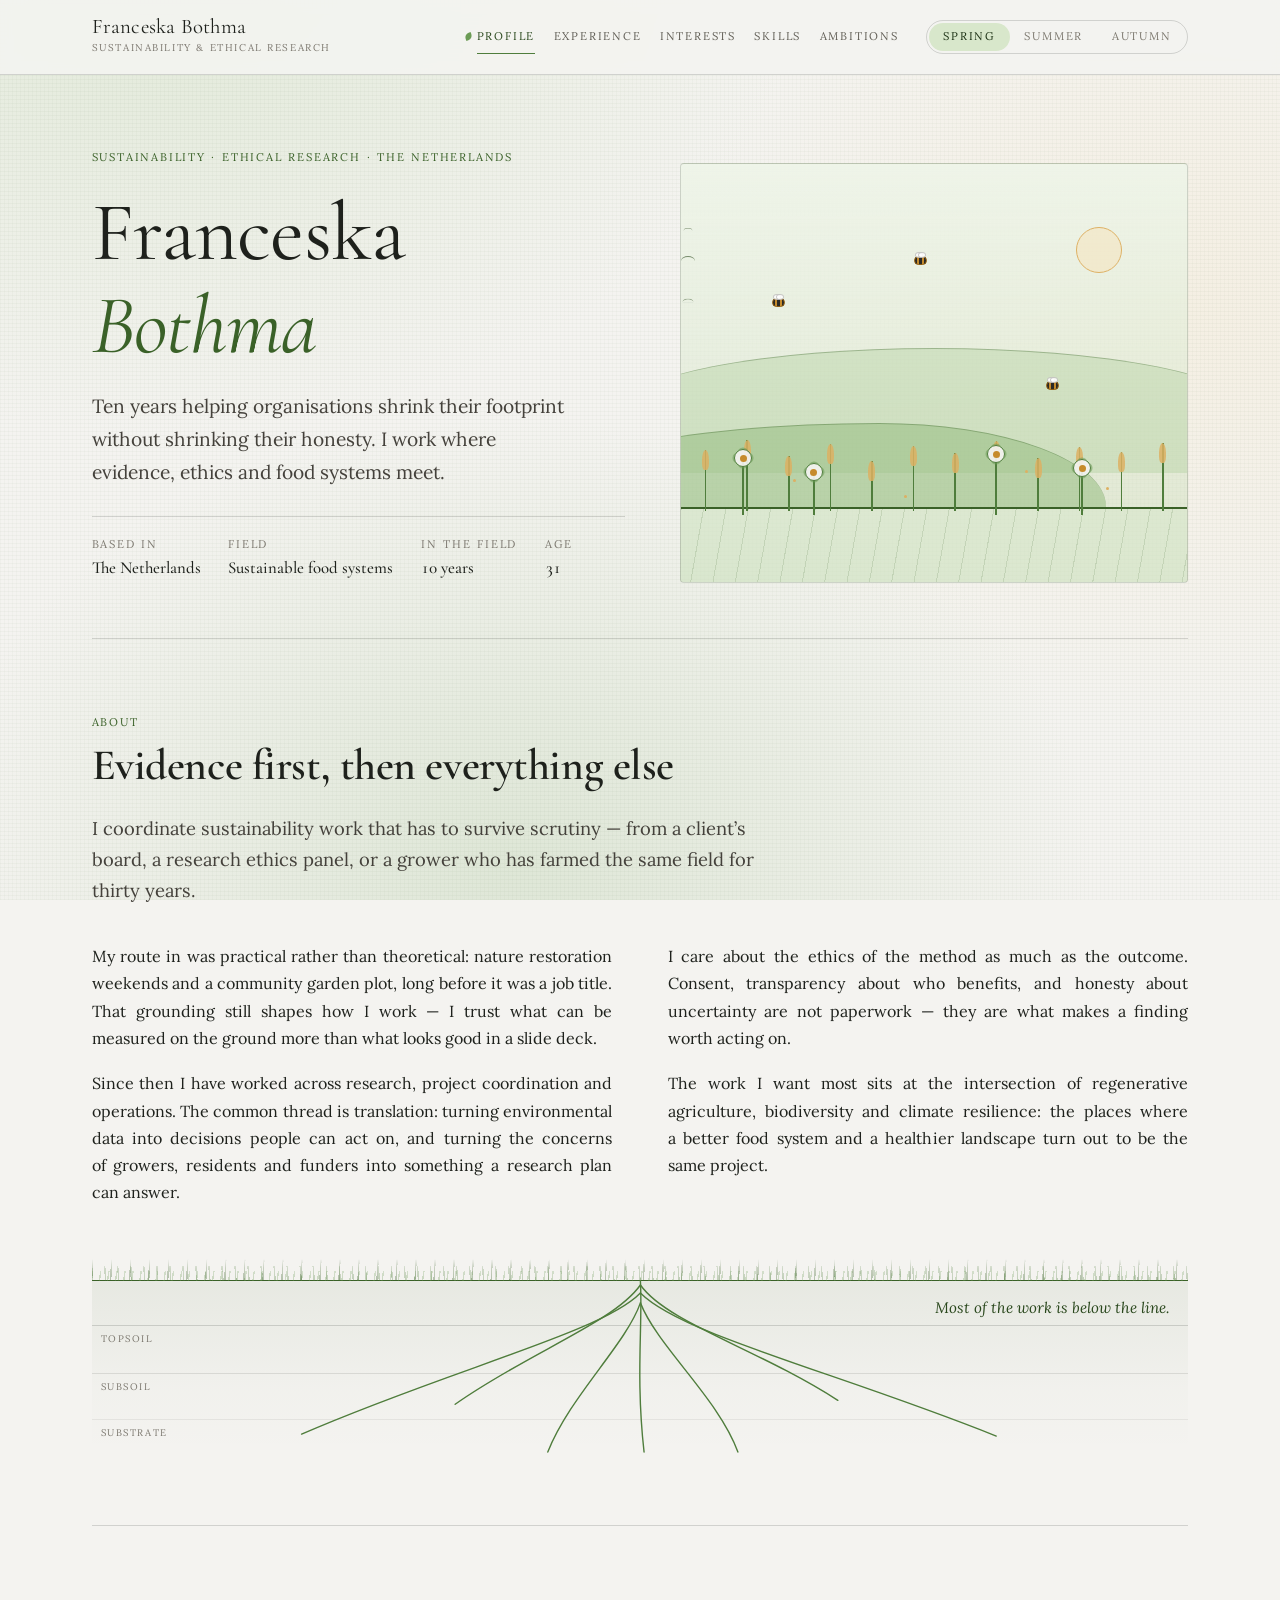
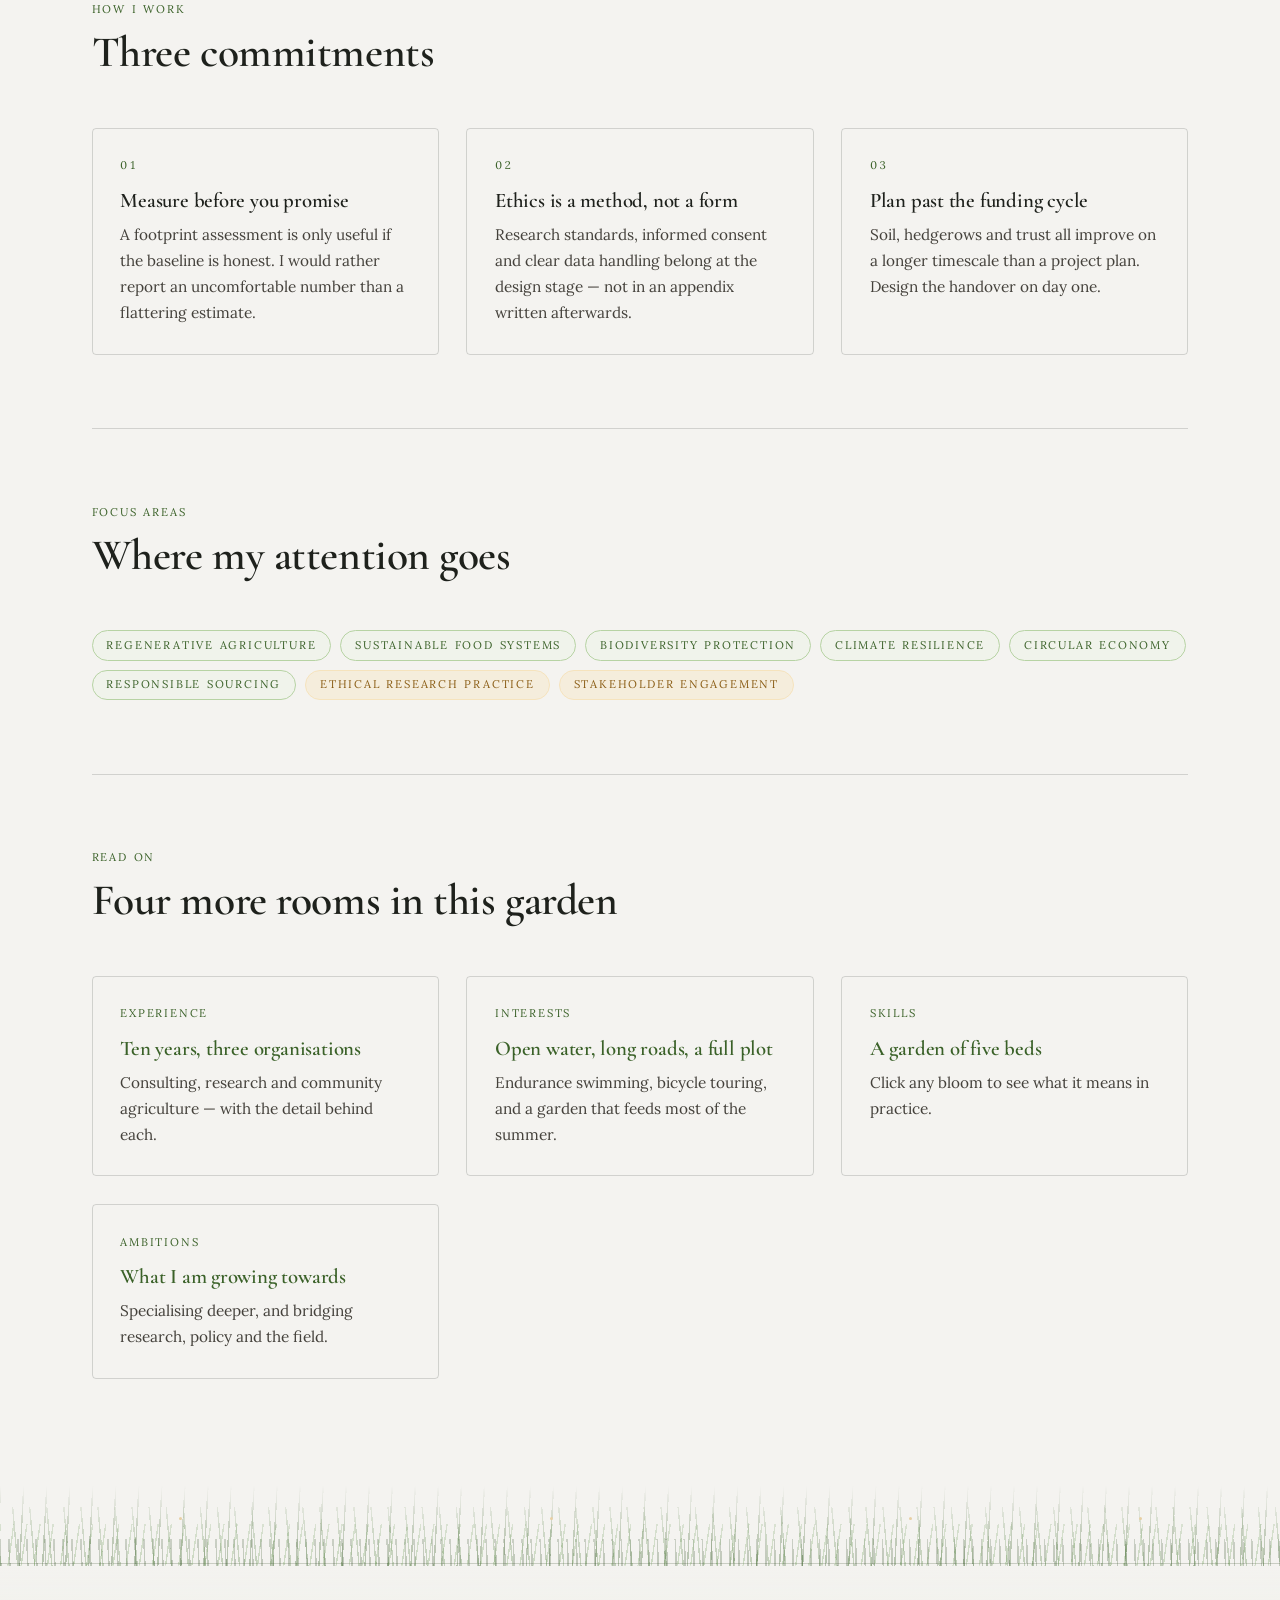
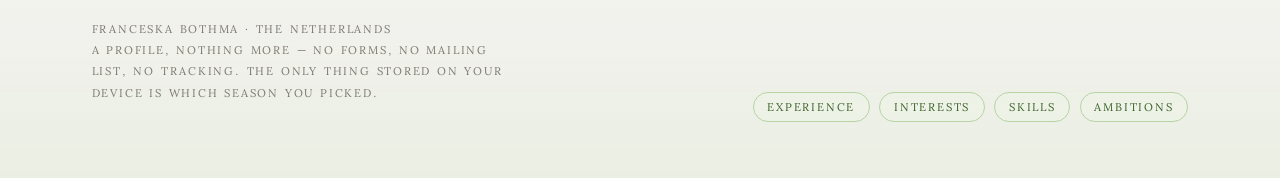
==== site/index.html @ 9e8c18b2 "Init commit" ====
<!DOCTYPE html>
<html lang="en">
<head>
  <meta charset="utf-8">
  <meta name="viewport" content="width=device-width, initial-scale=1">
  <title>Profile — Franceska Bothma</title>
  <meta name="description" content="Franceska Bothma — sustainability, environmental conservation and ethical research in the Netherlands.">
  <meta name="color-scheme" content="light">
  <link rel="preconnect" href="https://fonts.googleapis.com">
  <link rel="preconnect" href="https://fonts.gstatic.com" crossorigin>
  <link rel="stylesheet" href="https://fonts.googleapis.com/css2?family=Cormorant+Garamond:ital,wght@0,300;0,400;0,500;0,600;1,400&family=Lora:ital,wght@0,400;0,500;1,400&display=swap">
  <link rel="stylesheet" href="css/main.css">
</head>
<body data-season="spring">
  <a class="skip-link" href="#main">Skip to content</a>

  <header class="site-header">
    <div class="site-header__inner">
      <a class="brand" href="index.html">
        <span class="brand__name">Franceska Bothma</span>
        <span class="brand__role">Sustainability &amp; ethical research</span>
      </a>

      <button class="nav-toggle" type="button" aria-expanded="false" aria-controls="nav" aria-label="Open menu">
        <span></span><span></span><span></span>
      </button>

      <nav class="nav" id="nav" aria-label="Profile sections">
        <a class="nav__link is-current" href="index.html" aria-current="page">Profile</a>
        <a class="nav__link" href="experience.html">Experience</a>
        <a class="nav__link" href="interests.html">Interests</a>
        <a class="nav__link" href="skills.html">Skills</a>
        <a class="nav__link" href="ambitions.html">Ambitions</a>
      </nav>

      <div class="seasons" role="group" aria-label="Change the season">
        <button class="seasons__opt" type="button" data-season="spring" aria-pressed="true">Spring</button>
        <button class="seasons__opt" type="button" data-season="summer" aria-pressed="false">Summer</button>
        <button class="seasons__opt" type="button" data-season="autumn" aria-pressed="false">Autumn</button>
      </div>
    </div>
    <span class="growline" aria-hidden="true"></span>
  </header>

  <main class="page" id="main">
    <section class="hero">
      <div class="hero__text">
        <span class="hero__eyebrow">Sustainability · Ethical research · The Netherlands</span>
        <h1 class="hero__title">Franceska<br><em>Bothma</em></h1>
        <p class="hero__lede">
          Ten years helping organisations shrink their footprint without shrinking
          their honesty. I work where evidence, ethics and food systems meet.
        </p>
        <div class="hero__facts">
          <span class="hero__fact">Based in<strong>The Netherlands</strong></span>
          <span class="hero__fact">Field<strong>Sustainable food systems</strong></span>
          <span class="hero__fact">In the field<strong>10 years</strong></span>
          <span class="hero__fact">Age<strong>31</strong></span>
        </div>
      </div>

      <div class="hero__scene" data-reveal>
        <span class="sun" aria-hidden="true"></span>
        <span class="bird" aria-hidden="true"></span><span class="bird" aria-hidden="true"></span><span class="bird" aria-hidden="true"></span>
        <span class="hill hill--far" aria-hidden="true"></span>
        <span class="hill hill--near" aria-hidden="true"></span>
        <span class="ground" aria-hidden="true"></span>
        <span class="furrows" aria-hidden="true"></span>
        <div class="crops" aria-hidden="true"><span class="crop"></span><span class="crop"></span><span class="crop"></span><span class="crop"></span><span class="crop"></span><span class="crop"></span><span class="crop"></span><span class="crop"></span><span class="crop"></span><span class="crop"></span><span class="crop"></span><span class="crop"></span></div>
        <span class="flower flower--1" aria-hidden="true"></span>
        <span class="flower flower--2" aria-hidden="true"></span>
        <span class="flower flower--3" aria-hidden="true"></span>
        <span class="flower flower--4" aria-hidden="true"></span>
        <div class="petals" aria-hidden="true"><span class="pollen"></span><span class="pollen"></span><span class="pollen"></span><span class="pollen"></span></div>
        <span class="bee bee--a" aria-hidden="true"><span class="bee__body"></span><span class="bee__wing bee__wing--l"></span><span class="bee__wing bee__wing--r"></span></span><span class="bee bee--b" aria-hidden="true"><span class="bee__body"></span><span class="bee__wing bee__wing--l"></span><span class="bee__wing bee__wing--r"></span></span><span class="bee bee--c" aria-hidden="true"><span class="bee__body"></span><span class="bee__wing bee__wing--l"></span><span class="bee__wing bee__wing--r"></span></span>
        <div class="petals" aria-hidden="true"><span class="petal"></span><span class="petal"></span><span class="petal"></span><span class="petal"></span><span class="petal"></span><span class="petal"></span><span class="petal"></span></div>
      </div>
    </section>

    <section class="section" data-reveal>
      <div class="section__head reveal">
        <span class="section__kicker">About</span>
        <h2>Evidence first, then everything else</h2>
        <p class="section__lede">
          I coordinate sustainability work that has to survive scrutiny — from a
          client&rsquo;s board, a research ethics panel, or a grower who has farmed the
          same field for thirty years.
        </p>
      </div>

      <div class="columns">
        <div class="prose reveal">
          <p>
            My route in was practical rather than theoretical: nature restoration
            weekends and a community garden plot, long before it was a job title.
            That grounding still shapes how I work — I trust what can be measured
            on the ground more than what looks good in a slide deck.
          </p>
          <p>
            Since then I have worked across research, project coordination and
            operations. The common thread is translation: turning environmental
            data into decisions people can act on, and turning the concerns of
            growers, residents and funders into something a research plan can
            answer.
          </p>
        </div>
        <div class="prose reveal">
          <p>
            I care about the ethics of the method as much as the outcome. Consent,
            transparency about who benefits, and honesty about uncertainty are not
            paperwork — they are what makes a finding worth acting on.
          </p>
          <p>
            The work I want most sits at the intersection of regenerative
            agriculture, biodiversity and climate resilience: the places where a
            better food system and a healthier landscape turn out to be the same
            project.
          </p>
        </div>
      </div>

      <figure class="rootplate" data-reveal>
        <span class="rootplate__grass" aria-hidden="true"></span>
        <span class="rootplate__horizon rootplate__horizon--1" aria-hidden="true"></span>
        <span class="rootplate__horizon rootplate__horizon--2" aria-hidden="true"></span>
        <span class="rootplate__horizon rootplate__horizon--3" aria-hidden="true"></span>
        <span class="rootplate__depth rootplate__depth--1" aria-hidden="true">Topsoil</span>
        <span class="rootplate__depth rootplate__depth--2" aria-hidden="true">Subsoil</span>
        <span class="rootplate__depth rootplate__depth--3" aria-hidden="true">Substrate</span>
        <svg class="rootplate__roots" viewBox="0 0 900 172" preserveAspectRatio="none" aria-hidden="true" focusable="false">
          <path vector-effect="non-scaling-stroke" d="M450 0 C 452 44, 446 96, 453 172" />
          <path vector-effect="non-scaling-stroke" d="M450 4 C 428 42, 358 72, 298 124" />
          <path vector-effect="non-scaling-stroke" d="M450 4 C 472 42, 546 68, 612 120" />
          <path vector-effect="non-scaling-stroke" d="M450 12 C 418 52, 296 88, 172 154" />
          <path vector-effect="non-scaling-stroke" d="M450 12 C 484 54, 612 92, 742 156" />
          <path vector-effect="non-scaling-stroke" d="M450 22 C 438 64, 392 116, 374 172" />
          <path vector-effect="non-scaling-stroke" d="M450 22 C 464 66, 514 118, 530 172" />
        </svg>
        <figcaption class="rootplate__caption">Most of the work is below the line.</figcaption>
      </figure>
    </section>

    <section class="section" data-reveal>
      <div class="section__head reveal">
        <span class="section__kicker">How I work</span>
        <h2>Three commitments</h2>
      </div>

      <div class="cards">
        <article class="card reveal">
          <span class="card__kicker">01</span>
          <h3 class="card__title">Measure before you promise</h3>
          <p class="card__body">
            A footprint assessment is only useful if the baseline is honest. I would
            rather report an uncomfortable number than a flattering estimate.
          </p>
        </article>
        <article class="card reveal">
          <span class="card__kicker">02</span>
          <h3 class="card__title">Ethics is a method, not a form</h3>
          <p class="card__body">
            Research standards, informed consent and clear data handling belong at
            the design stage — not in an appendix written afterwards.
          </p>
        </article>
        <article class="card reveal">
          <span class="card__kicker">03</span>
          <h3 class="card__title">Plan past the funding cycle</h3>
          <p class="card__body">
            Soil, hedgerows and trust all improve on a longer timescale than a
            project plan. Design the handover on day one.
          </p>
        </article>
      </div>
    </section>

    <section class="section" data-reveal>
      <div class="section__head reveal">
        <span class="section__kicker">Focus areas</span>
        <h2>Where my attention goes</h2>
      </div>
      <div class="tags reveal">
        <span class="tag">Regenerative agriculture</span>
        <span class="tag">Sustainable food systems</span>
        <span class="tag">Biodiversity protection</span>
        <span class="tag">Climate resilience</span>
        <span class="tag">Circular economy</span>
        <span class="tag">Responsible sourcing</span>
        <span class="tag tag--honey">Ethical research practice</span>
        <span class="tag tag--honey">Stakeholder engagement</span>
      </div>
    </section>

    <section class="section" data-reveal>
      <div class="section__head reveal">
        <span class="section__kicker">Read on</span>
        <h2>Four more rooms in this garden</h2>
      </div>
      <div class="cards">
        <a class="card reveal" href="experience.html">
          <span class="card__kicker">Experience</span>
          <h3 class="card__title">Ten years, three organisations</h3>
          <p class="card__body">Consulting, research and community agriculture — with the detail behind each.</p>
        </a>
        <a class="card reveal" href="interests.html">
          <span class="card__kicker">Interests</span>
          <h3 class="card__title">Open water, long roads, a full plot</h3>
          <p class="card__body">Endurance swimming, bicycle touring, and a garden that feeds most of the summer.</p>
        </a>
        <a class="card reveal" href="skills.html">
          <span class="card__kicker">Skills</span>
          <h3 class="card__title">A garden of five beds</h3>
          <p class="card__body">Click any bloom to see what it means in practice.</p>
        </a>
        <a class="card reveal" href="ambitions.html">
          <span class="card__kicker">Ambitions</span>
          <h3 class="card__title">What I am growing towards</h3>
          <p class="card__body">Specialising deeper, and bridging research, policy and the field.</p>
        </a>
      </div>
    </section>

  </main>

  <footer class="site-footer">
    <div class="meadow" aria-hidden="true">
      <span class="meadow__seed"></span><span class="meadow__seed"></span><span class="meadow__seed"></span><span class="meadow__seed"></span>
    </div>
    <div class="site-footer__inner">
      <p class="site-footer__note">
        Franceska Bothma · The Netherlands<br>
        A profile, nothing more — no forms, no mailing list, no tracking.
        The only thing stored on your device is which season you picked.
      </p>
      <nav class="tags" aria-label="Profile sections">
        <a class="tag" href="experience.html">Experience</a>
        <a class="tag" href="interests.html">Interests</a>
        <a class="tag" href="skills.html">Skills</a>
        <a class="tag" href="ambitions.html">Ambitions</a>
      </nav>
    </div>
  </footer>

  <script src="js/main.js" defer></script>
</body>
</html>
---- site/css/main.css ----
/* Franceska Bothma — online profile
   Compiled from scss/main.scss  (sass scss/main.scss css/main.css --style=expanded)
   Edit the SCSS, not this file. */

/* ===== tokens ===== */

/* ===== mixins ===== */

/* ===== base ===== */

*, *::before, *::after { box-sizing: border-box; }

html {
  scroll-behavior: smooth;
  -webkit-text-size-adjust: 100%;
  text-size-adjust: 100%;
}

body {
  margin: 0;
  background-color: #f4f3f0;
  background-image:
    repeating-linear-gradient(0deg, rgba(58, 97, 40, 0.035) 0 1px, transparent 1px 4px),
    repeating-linear-gradient(90deg, rgba(58, 97, 40, 0.028) 0 1px, transparent 1px 4px),
    radial-gradient(58rem 42rem at 12% -4%, rgba(183, 211, 164, 0.32), transparent 70%),
    radial-gradient(46rem 38rem at 92% 34%, rgba(246, 227, 189, 0.26), transparent 70%),
    radial-gradient(52rem 40rem at 40% 96%, rgba(144, 185, 123, 0.22), transparent 70%);
  background-attachment: fixed;
  color: #1e211c;
  font-family: "Lora", Georgia, serif;
  font-size: 1rem;
  line-height: 1.7;
  -webkit-font-smoothing: antialiased;
  overflow-x: hidden;
}

h1, h2, h3, h4 {
  font-family: "Cormorant Garamond", Georgia, serif;
  font-weight: 600;
  line-height: 1.12;
  margin: 0 0 13.8px;
  letter-spacing: -0.01em;
  text-wrap: balance;
}

h1 { font-size: clamp(2.8rem, 7vw, 5.2rem); font-weight: 400; }
h2 { font-size: clamp(1.9rem, 3.4vw, 2.9rem); }
h3 { font-size: 1.35rem; }
h4 { font-size: 1.05rem; }

p { margin: 0 0 18.4px; }

a {
  color: #3a6128;
  text-decoration: none;
  border-bottom: 1px solid rgba(79, 125, 60, 0.4);
  transition: color 180ms cubic-bezier(0.33, 0.1, 0.25, 1), border-color 180ms cubic-bezier(0.33, 0.1, 0.25, 1);
}

a:hover {
  color: #2a481d;
  border-bottom-color: #4f7d3c;
}

a:focus-visible {
  outline: 2px solid #4f7d3c;
  outline-offset: 2px;
}

button {
  font: inherit;
  color: inherit;
  background: none;
  border: 0;
  cursor: pointer;
}

button:focus-visible {
  outline: 2px solid #4f7d3c;
  outline-offset: 2px;
}

ul { margin: 0; padding: 0; list-style: none; }

::selection {
  background: #d8e7cb;
  color: #1b3013;
}

.visually-hidden {
  position: absolute;
  width: 1px;
  height: 1px;
  overflow: hidden;
  clip-path: inset(50%);
  white-space: nowrap;
}

.skip-link {
  position: absolute;
  left: 18.4px;
  top: -4rem;
  z-index: 60;
  background: #f4f3f0;
  border: 1px solid #4f7d3c;
  border-radius: 4px;
  padding: 9.2px 18.4px;
  transition: top 200ms cubic-bezier(0.33, 0.1, 0.25, 1);
}

.skip-link:focus-visible { top: 13.8px; }

/* ===== layout ===== */

.site-header {
  position: sticky;
  top: 0;
  z-index: 40;
  background: rgba(244, 243, 240, 0.92);
  backdrop-filter: blur(6px);
  border-bottom: 1px solid rgba(30, 33, 28, 0.16);
}

.site-header__inner {
  width: 100%;
  max-width: 72rem;
  margin-inline: auto;
  padding-inline: 27.6px;
  display: flex;
  flex-wrap: wrap;
  align-items: center;
  gap: 13.8px 27.6px;
  min-height: 4.6rem;
  padding-block: 9.2px;
}

.brand {
  display: flex;
  flex-direction: column;
  gap: 2px;
  margin-right: auto;
  border: 0;
  color: inherit;
}

.brand:hover { color: #2a481d; }

.brand__name {
  font-family: "Cormorant Garamond", Georgia, serif;
  font-size: 1.3rem;
  line-height: 1;
  letter-spacing: 0.01em;
}

.brand__role {
  font-family: "Lora", Georgia, serif;
  font-size: 0.7rem;
  letter-spacing: 0.16em;
  text-transform: uppercase;
  font-feature-settings: "tnum";
  color: #3a6128;
  font-size: 0.62rem;
  color: #7c786f;
}

.nav {
  display: flex;
  align-items: center;
  gap: 18.4px;
}

.nav__link {
  font-family: "Lora", Georgia, serif;
  font-size: 0.7rem;
  letter-spacing: 0.16em;
  text-transform: uppercase;
  font-feature-settings: "tnum";
  color: #3a6128;
  position: relative;
  border: 0;
  padding-block: 9.2px;
  color: #605d55;
}

.nav__link::after {
  content: "";
  position: absolute;
  left: 0;
  right: 0;
  bottom: 2px;
  height: 1px;
  background: #4f7d3c;
  transform: scaleX(0);
  transform-origin: left;
  transition: transform 280ms cubic-bezier(0.33, 0.1, 0.25, 1);
}

.nav__link:hover { color: #2a481d; }
.nav__link:hover::after { transform: scaleX(1); }

.nav__link.is-current { color: #2a481d; }
.nav__link.is-current::after { transform: scaleX(1); }

.nav__link.is-current::before {
  content: "";
  position: absolute;
  left: -12px;
  top: 50%;
  width: 7px;
  height: 7px;
  margin-top: -4px;
  background: #6b9b55;
  border-radius: 70% 0 70% 0;
  transform: rotate(-20deg);
  animation: leaf-unfurl 700ms cubic-bezier(0.22, 1.4, 0.36, 1) both;
}

.nav-toggle {
  display: none;
  width: 2.6rem;
  height: 2.6rem;
  border: 1px solid rgba(30, 33, 28, 0.16);
  border-radius: 4px;
  align-items: center;
  justify-content: center;
  gap: 4px;
  flex-direction: column;
}

.nav-toggle span {
  display: block;
  width: 16px;
  height: 1px;
  background: #1e211c;
  transition: transform 240ms cubic-bezier(0.33, 0.1, 0.25, 1), opacity 240ms cubic-bezier(0.33, 0.1, 0.25, 1);
}

.growline {
  position: absolute;
  left: 0;
  bottom: -1px;
  height: 2px;
  width: 100%;
  transform: scaleX(var(--progress, 0));
  transform-origin: left;
  background: linear-gradient(90deg, #90b97b, #4f7d3c, #ddb063);
}

.page {
  width: 100%;
  max-width: 72rem;
  margin-inline: auto;
  padding-inline: 27.6px;
  padding-bottom: 110.4px;
}

.section {
  padding-block: 73.6px;
  border-top: 1px solid rgba(30, 33, 28, 0.16);
}

.section:first-of-type { border-top: 0; }

.section__head {
  display: flex;
  flex-direction: column;
  gap: 9.2px;
  margin-bottom: 36.8px;
}

.section__kicker { font-family: "Lora", Georgia, serif;
  font-size: 0.7rem;
  letter-spacing: 0.16em;
  text-transform: uppercase;
  font-feature-settings: "tnum";
  color: #3a6128; }

.section__lede {
  font-size: 1.15rem;
  color: #44413b;
  max-width: 42rem;
  margin: 0;
}

.prose { max-width: 34rem;
  text-align: justify;
  text-wrap: pretty;
  hyphens: auto; }
.prose p:last-child { margin-bottom: 0; }

.columns {
  display: grid;
  grid-template-columns: repeat(2, minmax(0, 1fr));
  gap: 36.8px 55.2px;
}

.hr {
  height: 1px;
  background: rgba(30, 33, 28, 0.16);
  border: 0;
  margin-block: 55.2px;
}

.hero {
  display: grid;
  grid-template-columns: minmax(0, 1.05fr) minmax(0, 1fr);
  align-items: end;
  gap: 55.2px;
  padding-block: 73.6px 55.2px;
}

.hero__eyebrow {
  font-family: "Lora", Georgia, serif;
  font-size: 0.7rem;
  letter-spacing: 0.16em;
  text-transform: uppercase;
  font-feature-settings: "tnum";
  color: #3a6128;
  display: block;
  margin-bottom: 18.4px;
}

.hero__title { margin-bottom: 18.4px; }

.hero__title em {
  font-style: italic;
  color: #3a6128;
}

.hero__lede {
  font-size: 1.2rem;
  max-width: 30rem;
  color: #44413b;
  margin-bottom: 27.6px;
}

.hero__facts {
  display: flex;
  flex-wrap: wrap;
  gap: 9.2px 27.6px;
  padding-top: 18.4px;
  border-top: 1px solid rgba(30, 33, 28, 0.16);
}

.hero__fact {
  font-family: "Lora", Georgia, serif;
  font-size: 0.7rem;
  letter-spacing: 0.16em;
  text-transform: uppercase;
  font-feature-settings: "tnum";
  color: #3a6128;
  color: #7c786f;
}

.hero__fact strong {
  display: block;
  font-family: "Cormorant Garamond", Georgia, serif;
  font-size: 1.05rem;
  font-weight: 500;
  letter-spacing: 0;
  text-transform: none;
  color: #1e211c;
}

.site-footer {
  border-top: 1px solid rgba(30, 33, 28, 0.16);
  padding-block: 55.2px;
  background: linear-gradient(180deg, transparent, rgba(216, 231, 203, 0.35));
}

.site-footer__inner {
  width: 100%;
  max-width: 72rem;
  margin-inline: auto;
  padding-inline: 27.6px;
  display: flex;
  flex-wrap: wrap;
  align-items: flex-end;
  justify-content: space-between;
  gap: 27.6px;
}

.site-footer__note {
  font-family: "Lora", Georgia, serif;
  font-size: 0.7rem;
  letter-spacing: 0.16em;
  text-transform: uppercase;
  font-feature-settings: "tnum";
  color: #3a6128;
  color: #7c786f;
  max-width: 26rem;
  line-height: 1.9;
}

@media (max-width: 860px) {
  .site-header__inner { padding-inline: 18.4px; }
  .section { padding-block: 55.2px; }
  .page { padding-bottom: 73.6px; }
  .hero { padding-block: 36.8px 36.8px; gap: 36.8px; }
  .section__head { margin-bottom: 27.6px; }
  .columns { gap: 27.6px; }

  /* iOS Safari ignores background-attachment: fixed and stretches the washes
     over the whole document; keep the weave, drop the washes. */
  body {
    background-attachment: scroll;
    background-image:
      repeating-linear-gradient(0deg, rgba(58, 97, 40, 0.035) 0 1px, transparent 1px 4px),
      repeating-linear-gradient(90deg, rgba(58, 97, 40, 0.028) 0 1px, transparent 1px 4px),
      radial-gradient(30rem 26rem at 50% 0%, rgba(183, 211, 164, 0.3), transparent 70%);
  }
  .page { padding-inline: 18.4px; }
  .site-footer__inner { padding-inline: 18.4px; }

  .nav-toggle { display: flex; }

  .nav {
    position: absolute;
    top: 100%;
    left: 0;
    right: 0;
    flex-direction: column;
    align-items: flex-start;
    gap: 0;
    padding: 9.2px 18.4px 18.4px;
    background: #f4f3f0;
    border-bottom: 1px solid rgba(30, 33, 28, 0.16);
    display: none;
  }

  .nav.is-open { display: flex; }

  .nav__link {
    width: 100%;
    padding-block: 13.8px;
    border-bottom: 1px solid rgba(30, 33, 28, 0.16);
  }

  .nav__link.is-current::before { display: none; }

  .hero {
    grid-template-columns: minmax(0, 1fr);
    align-items: start;
  }

  .columns { grid-template-columns: minmax(0, 1fr); }

  .prose { text-align: left; hyphens: manual; }
}

/* ===== components ===== */

.reveal {
  opacity: 1;
}

.js .reveal {
  opacity: 0;
  transform: translateY(18px);
  transition: opacity 900ms cubic-bezier(0.33, 0.1, 0.25, 1), transform 900ms cubic-bezier(0.22, 1.4, 0.36, 1);
}

.js .reveal.is-visible,
.js .is-visible .reveal {
  opacity: 1;
  transform: none;
}

.js .is-visible .reveal:nth-child(2) { transition-delay: 90ms; }
.js .is-visible .reveal:nth-child(3) { transition-delay: 180ms; }
.js .is-visible .reveal:nth-child(4) { transition-delay: 270ms; }
.js .is-visible .reveal:nth-child(5) { transition-delay: 360ms; }

.cards {
  display: grid;
  grid-template-columns: repeat(auto-fit, minmax(min(16rem, 100%), 1fr));
  gap: 27.6px;
}

.card {
  position: relative;
  padding: 27.6px;
  border: 1px solid rgba(30, 33, 28, 0.16);
  border-radius: 4px;
  background: transparent;
  overflow: hidden;
  transition: border-color 260ms cubic-bezier(0.33, 0.1, 0.25, 1), transform 400ms cubic-bezier(0.22, 1.4, 0.36, 1);
}

.card:hover {
  border-color: #90b97b;
  transform: translateY(-3px);
}

.card::before {
  content: "";
  position: absolute;
  left: 0;
  bottom: 0;
  width: 1px;
  height: 100%;
  background: #6b9b55;
  transform: scaleY(0);
  transform-origin: bottom;
  transition: transform 600ms cubic-bezier(0.33, 0.1, 0.25, 1);
}

.card:hover::before { transform: scaleY(1); }

.card__kicker {
  font-family: "Lora", Georgia, serif;
  font-size: 0.7rem;
  letter-spacing: 0.16em;
  text-transform: uppercase;
  font-feature-settings: "tnum";
  color: #3a6128;
  display: block;
  margin-bottom: 13.8px;
}

.card__title {
  font-family: "Cormorant Garamond", Georgia, serif;
  font-size: 1.3rem;
  margin: 0 0 9.2px;
}

.card__body {
  margin: 0;
  color: #44413b;
  font-size: 0.96rem;
}

.tags {
  display: flex;
  flex-wrap: wrap;
  gap: 9.2px;
}

.tag {
  font-family: "Lora", Georgia, serif;
  font-size: 0.7rem;
  letter-spacing: 0.16em;
  text-transform: uppercase;
  font-feature-settings: "tnum";
  color: #3a6128;
  padding: 4.6px 13.8px;
  border: 1px solid #b7d3a4;
  border-radius: 100px;
  color: #3a6128;
  background: rgba(238, 244, 232, 0.6);
}

.tag--honey {
  border-color: #f6e3bd;
  color: #8a5c14;
  background: rgba(246, 227, 189, 0.4);
}

.plate {
  padding: 13.8px;
  background: #eae9e4;
  border: 1px solid rgba(30, 33, 28, 0.16);
  border-radius: 2px;
  box-shadow: 0 1px 2px rgba(44, 42, 38, 0.14);
}

.plate__slot {
  position: relative;
  aspect-ratio: 4 / 5;
  display: grid;
  place-items: center;
  padding: 27.6px;
  background-color: #eae8e3;
  background-image: repeating-linear-gradient(
    135deg,
    rgba(79, 125, 60, 0.09) 0 6px,
    transparent 6px 12px
  );
}

.plate__label {
  font-family: ui-monospace, "SFMono-Regular", "Menlo", monospace;
  font-size: 0.68rem;
  line-height: 1.7;
  text-align: center;
  color: #605d55;
  max-width: 22ch;
}

.plate__label strong {
  display: block;
  margin-bottom: 9.2px;
  color: #2a481d;
  letter-spacing: 0.06em;
  text-transform: uppercase;
}

.plate__caption {
  font-family: "Lora", Georgia, serif;
  font-size: 0.7rem;
  letter-spacing: 0.16em;
  text-transform: uppercase;
  font-feature-settings: "tnum";
  color: #3a6128;
  display: block;
  margin-top: 13.8px;
  color: #7c786f;
}

.seasons {
  display: flex;
  align-items: center;
  gap: 1px;
  padding: 2px;
  border: 1px solid rgba(30, 33, 28, 0.16);
  border-radius: 100px;
}

.seasons__opt {
  font-family: "Lora", Georgia, serif;
  font-size: 0.7rem;
  letter-spacing: 0.16em;
  text-transform: uppercase;
  font-feature-settings: "tnum";
  color: #3a6128;
  padding: 4.6px 13.8px;
  border-radius: 100px;
  color: #7c786f;
  transition: background 220ms cubic-bezier(0.33, 0.1, 0.25, 1), color 220ms cubic-bezier(0.33, 0.1, 0.25, 1);
}

.seasons__opt:hover { background: #eef4e8; }

.seasons__opt[aria-pressed="true"] {
  background: #d8e7cb;
  color: #1b3013;
}

.timeline {
  position: relative;
  padding-left: 55.2px;
}

.timeline__vine {
  position: absolute;
  left: 8px;
  top: 0;
  width: 40px;
  height: 100%;
  overflow: visible;
  pointer-events: none;
}

.timeline__vine path {
  fill: none;
  stroke: #6b9b55;
  stroke-width: 1.5;
  stroke-linecap: round;
  stroke-dasharray: 1400;
  stroke-dashoffset: 1400;
  transition: stroke-dashoffset 2600ms cubic-bezier(0.33, 0.1, 0.25, 1);
}

.timeline__vine.is-visible path { stroke-dashoffset: 0; }

.role {
  position: relative;
  padding-block: 36.8px;
  border-top: 1px solid rgba(30, 33, 28, 0.16);
}

.role:first-of-type { border-top: 0; padding-top: 0; }

.role__mark {
  position: absolute;
  left: calc(-1 * 55.2px + 12px);
  top: 36.8px;
  width: 18px;
  height: 18px;
}

.role:first-of-type .role__mark { top: 6px; }

.role__mark span {
  position: absolute;
  inset: 0;
  border-radius: 50% 0 50% 0;
  border: 1px solid #4f7d3c;
  transform: scale(0) rotate(0deg);
  transform-origin: center;
}

.role__mark span:nth-child(1) { transform-origin: 50% 100%; }
.role__mark span:nth-child(2) { transform-origin: 100% 50%; }
.role__mark span:nth-child(3) { transform-origin: 50% 0%; }
.role__mark span:nth-child(4) { transform-origin: 0% 50%; }

.role__head {
  cursor: pointer;
  list-style: none;
  display: flex;
  flex-wrap: wrap;
  align-items: baseline;
  gap: 9.2px 18.4px;
  width: 100%;
  text-align: left;
}

.role__head::-webkit-details-marker { display: none; }

.role__head:hover .role__title { color: #2a481d; }

.role__title {
  transition: color 200ms cubic-bezier(0.33, 0.1, 0.25, 1);
  font-family: "Cormorant Garamond", Georgia, serif;
  font-size: clamp(1.5rem, 2.4vw, 2.05rem);
  margin: 0;
  flex: 1 1 18rem;
}

.role__org {
  font-style: italic;
  color: #3a6128;
}

.role__years {
  font-family: "Lora", Georgia, serif;
  font-size: 0.7rem;
  letter-spacing: 0.16em;
  text-transform: uppercase;
  font-feature-settings: "tnum";
  color: #3a6128;
  font-variant-numeric: tabular-nums;
  color: #7c786f;
}

.role__chev {
  width: 9px;
  height: 9px;
  border-right: 1px solid #4f7d3c;
  border-bottom: 1px solid #4f7d3c;
  transform: rotate(45deg);
  transition: transform 320ms cubic-bezier(0.33, 0.1, 0.25, 1);
}

.role[open] .role__chev { transform: rotate(-135deg); }

.role__summary {
  margin: 13.8px 0 0;
  max-width: 40rem;
  color: #44413b;
}

.role__detail {
  display: grid;
  grid-template-columns: minmax(0, 1.4fr) minmax(0, 1fr);
  gap: 36.8px;
  margin-top: 27.6px;
  padding-top: 27.6px;
  border-top: 1px solid rgba(30, 33, 28, 0.16);
}

.role__list li {
  position: relative;
  padding-left: 27.6px;
  margin-bottom: 13.8px;
  color: #44413b;
}

.role__list li::before {
  content: "";
  position: absolute;
  left: 0;
  top: 0.62em;
  width: 9px;
  height: 9px;
  border-radius: 70% 0 70% 0;
  background: #90b97b;
  transform: rotate(-20deg);
}

.role__wins {
  padding: 18.4px 27.6px;
  border: 1px solid #b7d3a4;
  border-radius: 4px;
  background: rgba(238, 244, 232, 0.5);
}

.role__wins h4 {
  font-family: "Lora", Georgia, serif;
  font-size: 0.7rem;
  letter-spacing: 0.16em;
  text-transform: uppercase;
  font-feature-settings: "tnum";
  color: #3a6128;
  margin-bottom: 13.8px;
}

.role__wins li {
  font-size: 0.94rem;
  padding-bottom: 13.8px;
  margin-bottom: 13.8px;
  border-bottom: 1px solid rgba(79, 125, 60, 0.18);
}

.role__wins li:last-child {
  padding-bottom: 0;
  margin-bottom: 0;
  border-bottom: 0;
}

.garden {
  display: flex;
  flex-direction: column;
  gap: 18.4px;
}

.bed {
  position: relative;
  padding: 27.6px 27.6px 0;
  border: 1px solid rgba(30, 33, 28, 0.16);
  border-radius: 4px;
  overflow: hidden;
}

.bed__label {
  font-family: "Lora", Georgia, serif;
  font-size: 0.7rem;
  letter-spacing: 0.16em;
  text-transform: uppercase;
  font-feature-settings: "tnum";
  color: #3a6128;
  display: flex;
  align-items: center;
  gap: 13.8px;
  margin-bottom: 18.4px;
}

.bed__label::after {
  content: "";
  flex: 1;
  height: 1px;
  background: rgba(30, 33, 28, 0.16);
}

.bed__row {
  display: flex;
  align-items: flex-end;
  gap: 18.4px;
  flex-wrap: wrap;
  min-height: 132px;
  padding-bottom: 27.6px;
  border-bottom: 2px solid #3a6128;
}

.plant {
  position: relative;
  display: flex;
  flex-direction: column;
  align-items: center;
  justify-content: flex-end;
  gap: 9.2px;
  width: 8.5rem;
  min-height: 118px;
  padding: 0;
  text-align: center;
}

.plant__stalk {
  position: relative;
  width: 2px;
  height: 44px;
  background: #4f7d3c;
  transform-origin: bottom center;
  transform: scaleY(0);
}

.js .plant__stalk { transition: transform 900ms cubic-bezier(0.22, 1.4, 0.36, 1); }
.bed.is-visible .plant__stalk { transform: scaleY(1); }

.plant__stalk::before,
.plant__stalk::after {
  content: "";
  position: absolute;
  width: 13px;
  height: 8px;
  border-radius: 100% 0 100% 0;
  background: #90b97b;
  opacity: 0;
  transition: opacity 500ms cubic-bezier(0.33, 0.1, 0.25, 1) 400ms;
}

.plant__stalk::before { left: 1px; top: 14px; transform: rotate(-18deg); }
.plant__stalk::after  { right: 1px; top: 26px; transform: rotate(162deg); }

.bed.is-visible .plant__stalk::before,
.bed.is-visible .plant__stalk::after { opacity: 1; }

.plant__bloom {
  position: relative;
  width: 22px;
  height: 22px;
  margin-bottom: -6px;
  border-radius: 50%;
  border: 1.5px solid #4f7d3c;
  background: #f4f3f0;
  transform: scale(0);
  transition: transform 700ms cubic-bezier(0.22, 1.4, 0.36, 1) 500ms, background 220ms cubic-bezier(0.33, 0.1, 0.25, 1);
}

.bed.is-visible .plant__bloom { transform: scale(1); }

.plant__bloom::after {
  content: "";
  position: absolute;
  inset: 6px;
  border-radius: 50%;
  background: #ddb063;
}

.plant:hover .plant__bloom { background: #eef4e8; }
.plant[aria-pressed="true"] .plant__bloom { background: #d8e7cb; }

.plant__name {
  font-size: 0.82rem;
  line-height: 1.4;
  color: #44413b;
  opacity: 0;
  transition: opacity 500ms cubic-bezier(0.33, 0.1, 0.25, 1) 800ms;
}

.bed.is-visible .plant__name { opacity: 1; }
.plant:hover .plant__name { color: #2a481d; }

.garden-note {
  font-family: "Lora", Georgia, serif;
  font-size: 0.7rem;
  letter-spacing: 0.16em;
  text-transform: uppercase;
  font-feature-settings: "tnum";
  color: #3a6128;
  display: block;
  margin-top: 27.6px;
  color: #7c786f;
}

.vine-rule {
  display: block;
  width: 100%;
  height: 60px;
  margin-block: 36.8px;
}

.rootplate {
  position: relative;
  height: 172px;
  margin: 73.6px 0 0;
  border-top: 1px solid #3a6128;
  background-image: linear-gradient(180deg, rgba(58, 97, 40, 0.07), rgba(58, 97, 40, 0.015) 62%, transparent);
}

.rootplate__grass {
  position: absolute;
  left: 0;
  right: 0;
  top: -22px;
  height: 22px;
  background-repeat: repeat-x;
  background-position: 0 100%, 0 100%, 0 100%;
  background-size: 300% 100%, 300% 70%, 300% 46%;
  background-image:
    repeating-linear-gradient(93deg, rgba(58, 97, 40, 0.34) 0 1.4px, transparent 1.4px 19px),
    repeating-linear-gradient(86deg, rgba(79, 125, 60, 0.3) 0 1.4px, transparent 1.4px 13px),
    repeating-linear-gradient(98deg, rgba(107, 155, 85, 0.3) 0 1.4px, transparent 1.4px 8px);
  -webkit-mask-image: linear-gradient(to top, #000 10%, rgba(0, 0, 0, 0.7) 60%, transparent 100%);
  mask-image: linear-gradient(to top, #000 10%, rgba(0, 0, 0, 0.7) 60%, transparent 100%);
  animation: wind 22s ease-in-out infinite;
}

.rootplate__horizon {
  position: absolute;
  left: 0;
  right: 0;
  height: 1px;
  background: rgba(30, 33, 28, 0.16);
}

.rootplate__horizon--1 { top: 44px; }
.rootplate__horizon--2 { top: 92px; opacity: 0.7; }
.rootplate__horizon--3 { top: 138px; opacity: 0.45; }

.rootplate__roots {
  position: absolute;
  inset: 0;
  width: 100%;
  height: 100%;
  overflow: visible;
}

.rootplate__roots path {
  fill: none;
  stroke: #4f7d3c;
  stroke-width: 1.4;
  stroke-linecap: round;
  stroke-dasharray: 620;
  stroke-dashoffset: 620;
  transition: stroke-dashoffset 2400ms cubic-bezier(0.33, 0.1, 0.25, 1);
}

.rootplate.is-visible .rootplate__roots path { stroke-dashoffset: 0; }
.rootplate.is-visible path:nth-of-type(2) { transition-delay: 180ms; }
.rootplate.is-visible path:nth-of-type(3) { transition-delay: 320ms; }
.rootplate.is-visible path:nth-of-type(4) { transition-delay: 480ms; }
.rootplate.is-visible path:nth-of-type(5) { transition-delay: 620ms; }
.rootplate.is-visible path:nth-of-type(6) { transition-delay: 800ms; }
.rootplate.is-visible path:nth-of-type(7) { transition-delay: 940ms; }

.rootplate__caption {
  position: absolute;
  right: 18.4px;
  top: 13.8px;
  max-width: 19rem;
  margin: 0;
  font-style: italic;
  font-size: 0.95rem;
  text-align: right;
  color: #2a481d;
}

.rootplate__depth {
  font-family: "Lora", Georgia, serif;
  font-size: 0.7rem;
  letter-spacing: 0.16em;
  text-transform: uppercase;
  font-feature-settings: "tnum";
  color: #3a6128;
  position: absolute;
  left: 9.2px;
  font-size: 0.6rem;
  color: #7c786f;
  font-variant-numeric: tabular-nums;
}

.rootplate__depth--1 { top: 50px; }
.rootplate__depth--2 { top: 98px; }
.rootplate__depth--3 { top: 144px; }

@media (max-width: 860px) {
  .rootplate { height: 138px; }
  .rootplate__caption { max-width: 12rem; font-size: 0.85rem; }
}

.interests {
  display: grid;
  grid-template-columns: repeat(auto-fit, minmax(min(19rem, 100%), 1fr));
  gap: 36.8px;
}

.interest {
  display: flex;
  flex-direction: column;
  border: 1px solid rgba(30, 33, 28, 0.16);
  border-radius: 4px;
  overflow: hidden;
}

.interest__stage {
  position: relative;
  height: 168px;
  overflow: hidden;
  background: linear-gradient(180deg, rgba(238, 244, 232, 0.9), rgba(216, 231, 203, 0.55));
  border-bottom: 1px solid rgba(30, 33, 28, 0.16);
}

.interest__text { padding: 27.6px; }

.interest__title {
  font-family: "Cormorant Garamond", Georgia, serif;
  font-size: 1.4rem;
  margin: 0 0 9.2px;
}

.interest__body {
  margin: 0;
  font-size: 0.96rem;
  color: #44413b;
}

.ambitions {
  display: grid;
  grid-template-columns: repeat(auto-fit, minmax(min(17rem, 100%), 1fr));
  gap: 36.8px;
}

.ambition {
  display: flex;
  flex-direction: column;
  gap: 18.4px;
  padding-top: 27.6px;
  border-top: 1px solid rgba(30, 33, 28, 0.16);
}

.ambition__num {
  font-family: "Lora", Georgia, serif;
  font-size: 0.7rem;
  letter-spacing: 0.16em;
  text-transform: uppercase;
  font-feature-settings: "tnum";
  color: #3a6128;
  font-variant-numeric: tabular-nums;
  font-size: 0.66rem;
}

.ambition__title {
  font-family: "Cormorant Garamond", Georgia, serif;
  font-size: 1.5rem;
  margin: 0;
}

.ambition__body {
  margin: 0;
  color: #44413b;
  font-size: 0.96rem;
}

.closing {
  max-width: 40rem;
  margin-inline: auto;
  text-align: center;
}

.closing p {
  font-family: "Cormorant Garamond", Georgia, serif;
  font-size: clamp(1.4rem, 2.6vw, 2.1rem);
  line-height: 1.35;
  font-style: italic;
  color: #2a481d;
}

.closing__sig {
  font-family: "Lora", Georgia, serif;
  font-size: 0.7rem;
  letter-spacing: 0.16em;
  text-transform: uppercase;
  font-feature-settings: "tnum";
  color: #3a6128;
  color: #7c786f;
}

@media (max-width: 860px) {
  .role__detail { grid-template-columns: minmax(0, 1fr); }
  .timeline { padding-left: 36.8px; }
  .role__mark { left: calc(-1 * 36.8px + 10px); }
  .plant { width: 7rem; }
}

@media (max-width: 860px) {
  /* Touch targets: nothing interactive falls below 44px. */
  .seasons { padding: 3px; }
  .seasons__opt { min-height: 40px; display: flex; align-items: center; }
  .nav-toggle { width: 2.75rem; height: 2.75rem; }
  .nav__link { min-height: 46px; display: flex; align-items: center; }
  .plant { min-height: 132px; }
  .tag { padding: 9.2px 13.8px; }
  .role__head { padding-block: 9.2px; }
  .rootplate { height: 150px; }
  .rootplate__caption { max-width: 11rem; }
}

@media (max-width: 560px) {
  .brand__role { display: none; }
  .brand__name { font-size: 1.15rem; }
  .seasons__opt { padding-inline: 9.2px; font-size: 0.62rem; }
  .bed { padding-inline: 18.4px; }
  .plant { width: calc(50% - 9.2px); }
  .interest__text { padding: 18.4px; }
  .card { padding: 18.4px; }
  .role__wins { padding: 18.4px; }
  .rootplate__caption { display: none; }
  .rootplate__depth { font-size: 0.55rem; }
}

/* ===== animations ===== */

@keyframes wind {
  0%, 100% { background-position: 0 100%, 0 100%, 0 100%, 0 100%; }
  50%      { background-position: -18px 100%, 12px 100%, -9px 100%, 7px 100%; }
}

@keyframes leaf-unfurl {
  0%   { transform: rotate(-90deg) scale(0); }
  100% { transform: rotate(-20deg) scale(1); }
}

@keyframes sway {
  0%, 100% { transform: rotate(-3.5deg); }
  50%      { transform: rotate(3.5deg); }
}

@keyframes sway-soft {
  0%, 100% { transform: rotate(-1.4deg); }
  50%      { transform: rotate(1.4deg); }
}

@keyframes wing-flap {
  0%, 100% { transform: scaleY(1) scaleX(1); opacity: 0.75; }
  50%      { transform: scaleY(0.25) scaleX(1.1); opacity: 0.4; }
}

@keyframes bee-path-a {
  0%   { transform: translate(0, 0) rotate(6deg); }
  18%  { transform: translate(58px, -30px) rotate(-8deg); }
  36%  { transform: translate(122px, 8px) rotate(10deg); }
  54%  { transform: translate(186px, -22px) rotate(-6deg); }
  72%  { transform: translate(128px, -50px) rotate(-14deg); }
  88%  { transform: translate(54px, -14px) rotate(8deg); }
  100% { transform: translate(0, 0) rotate(6deg); }
}

@keyframes bee-path-b {
  0%   { transform: translate(0, 0) rotate(-8deg); }
  22%  { transform: translate(-74px, 26px) rotate(9deg); }
  44%  { transform: translate(-140px, -18px) rotate(-11deg); }
  66%  { transform: translate(-72px, -44px) rotate(6deg); }
  84%  { transform: translate(-24px, 12px) rotate(-5deg); }
  100% { transform: translate(0, 0) rotate(-8deg); }
}

@keyframes bee-path-c {
  0%   { transform: translate(0, 0) rotate(4deg); }
  25%  { transform: translate(46px, 34px) rotate(-10deg); }
  50%  { transform: translate(-38px, 52px) rotate(12deg); }
  75%  { transform: translate(-58px, -8px) rotate(-4deg); }
  100% { transform: translate(0, 0) rotate(4deg); }
}

@keyframes sun-rise {
  0%   { transform: translateY(26px) scale(0.9); opacity: 0; }
  100% { transform: translateY(0) scale(1); opacity: 1; }
}

@keyframes sun-glow {
  0%, 100% { box-shadow: 0 0 0 6px rgba(221, 176, 99, 0.16), 0 0 0 18px rgba(221, 176, 99, 0.07); }
  50%      { box-shadow: 0 0 0 11px rgba(221, 176, 99, 0.2), 0 0 0 26px rgba(221, 176, 99, 0.05); }
}

@keyframes wheel-spin {
  to { transform: rotate(360deg); }
}

@keyframes ride {
  0%   { transform: translateX(-16%); }
  100% { transform: translateX(112%); }
}

@keyframes ripple-out {
  0%   { transform: scale(0.2); opacity: 0.85; }
  100% { transform: scale(2.4); opacity: 0; }
}

@keyframes petal-fall {
  0%   { transform: translate3d(0, -20px, 0) rotate(0deg); opacity: 0; }
  12%  { opacity: 0.9; }
  100% { transform: translate3d(28px, 190px, 0) rotate(320deg); opacity: 0; }
}

@keyframes pollen-drift {
  0%   { transform: translate(0, 0) scale(0.7); opacity: 0; }
  30%  { opacity: 0.8; }
  100% { transform: translate(18px, -66px) scale(1.1); opacity: 0; }
}

@keyframes steam-rise {
  0%   { transform: translateY(6px) scaleX(0.8); opacity: 0; }
  25%  { opacity: 0.5; }
  100% { transform: translateY(-46px) scaleX(1.5); opacity: 0; }
}

@keyframes bird-glide {
  0%   { transform: translate(-10%, 12px); opacity: 0; }
  15%  { opacity: 0.7; }
  85%  { opacity: 0.7; }
  100% { transform: translate(120%, -22px); opacity: 0; }
}

@keyframes grow-up {
  0%   { transform: scaleY(0); }
  100% { transform: scaleY(1); }
}

@keyframes branch-out {
  0%   { transform: rotate(var(--angle, 0deg)) scaleX(0); }
  100% { transform: rotate(var(--angle, 0deg)) scaleX(1); }
}

@keyframes canopy-in {
  0%   { transform: scale(0); opacity: 0; }
  100% { transform: scale(1); opacity: 1; }
}

.scene {
  position: relative;
  width: 100%;
  height: 100%;
  overflow: hidden;
}

.hero__scene {
  position: relative;
  height: clamp(300px, 40vw, 420px);
  border: 1px solid rgba(30, 33, 28, 0.16);
  border-radius: 4px;
  overflow: hidden;
  background: linear-gradient(180deg, rgba(238, 244, 232, 0.95) 0%, rgba(216, 231, 203, 0.5) 62%, rgba(183, 211, 164, 0.35) 100%);
}

.sun {
  position: absolute;
  top: 15%;
  right: 13%;
  width: 46px;
  height: 46px;
  border-radius: 50%;
  border: 1.5px solid #ddb063;
  background: rgba(246, 227, 189, 0.55);
  animation: sun-rise 1600ms cubic-bezier(0.33, 0.1, 0.25, 1) both, sun-glow 6s ease-in-out 1600ms infinite;
}

.hill {
  position: absolute;
  left: -12%;
  right: -12%;
  border-radius: 50% 50% 0 0;
  border-top: 1px solid rgba(58, 97, 40, 0.35);
}

.hill--far {
  bottom: 26%;
  height: 30%;
  background: rgba(183, 211, 164, 0.45);
}

.hill--near {
  bottom: 18%;
  height: 20%;
  left: -34%;
  right: 16%;
  border-radius: 62% 38% 0 0 / 100% 100% 0 0;
  background: rgba(144, 185, 123, 0.5);
}

.ground {
  position: absolute;
  left: 0;
  right: 0;
  bottom: 0;
  height: 18%;
  border-top: 2px solid #3a6128;
  background: rgba(216, 231, 203, 0.5);
}

.furrows {
  position: absolute;
  left: 0;
  right: 0;
  bottom: 0;
  height: 18%;
  background-image: repeating-linear-gradient(
    100deg,
    rgba(58, 97, 40, 0.14) 0 1px,
    transparent 1px 22px
  );
}

.crops {
  position: absolute;
  left: 0;
  right: 0;
  bottom: 17%;
  display: flex;
  align-items: flex-end;
  justify-content: space-between;
  gap: 4px;
  padding-inline: 18.4px;
  height: 74px;
}

.crop {
  position: relative;
  flex: 1 1 auto;
  max-width: 12px;
  height: 100%;
  transform-origin: bottom center;
  animation: sway 4.4s ease-in-out infinite;
}

.crop::before {
  content: "";
  position: absolute;
  left: 50%;
  bottom: 0;
  width: 1.5px;
  height: 100%;
  margin-left: -0.75px;
  background: #4f7d3c;
}

.crop::after {
  content: "";
  position: absolute;
  left: 50%;
  top: 0;
  width: 7px;
  height: 20px;
  margin-left: -3.5px;
  border-radius: 60% 60% 40% 40%;
  background: #ddb063;
  opacity: 0.85;
}

.crop:nth-child(1)  { animation-duration: 4.1s; animation-delay: -0.2s; height: 82%; }
.crop:nth-child(2)  { animation-duration: 5.2s; animation-delay: -1.4s; height: 96%; }
.crop:nth-child(3)  { animation-duration: 4.6s; animation-delay: -0.7s; height: 74%; }
.crop:nth-child(4)  { animation-duration: 5.8s; animation-delay: -2.1s; height: 90%; }
.crop:nth-child(5)  { animation-duration: 4.3s; animation-delay: -1.1s; height: 68%; }
.crop:nth-child(6)  { animation-duration: 5.4s; animation-delay: -0.4s; height: 88%; }
.crop:nth-child(7)  { animation-duration: 4.9s; animation-delay: -1.8s; height: 78%; }
.crop:nth-child(8)  { animation-duration: 6.1s; animation-delay: -2.6s; height: 94%; }
.crop:nth-child(9)  { animation-duration: 4.4s; animation-delay: -0.9s; height: 72%; }
.crop:nth-child(10) { animation-duration: 5.6s; animation-delay: -1.6s; height: 86%; }
.crop:nth-child(11) { animation-duration: 4.7s; animation-delay: -2.3s; height: 80%; }
.crop:nth-child(12) { animation-duration: 5.1s; animation-delay: -0.6s; height: 92%; }

.flower {
  position: absolute;
  bottom: 16%;
  width: 2px;
  height: 52px;
  background: #4f7d3c;
  transform-origin: bottom center;
  animation: sway-soft 5s ease-in-out infinite;
}

.flower::before {
  content: "";
  position: absolute;
  left: -8px;
  top: -8px;
  width: 18px;
  height: 18px;
  border-radius: 50%;
  border: 1.5px solid #4f7d3c;
  background: rgba(244, 243, 240, 0.92);
  box-shadow:
    0 -5px 0 -3.5px rgba(107, 155, 85, 0.55),
    0 5px 0 -3.5px rgba(107, 155, 85, 0.55),
    -5px 0 0 -3.5px rgba(107, 155, 85, 0.55),
    5px 0 0 -3.5px rgba(107, 155, 85, 0.55);
}

.flower::after {
  content: "";
  position: absolute;
  left: -2.5px;
  top: -1.5px;
  width: 7px;
  height: 7px;
  border-radius: 50%;
  background: #c68b2c;
}

.flower--1 { left: 12%; height: 58px; animation-delay: -0.5s; }
.flower--2 { left: 26%; height: 44px; animation-delay: -2.2s; }
.flower--3 { left: 62%; height: 62px; animation-delay: -1.3s; }
.flower--4 { left: 79%; height: 48px; animation-delay: -3.1s; }

.bee {
  position: absolute;
  width: 13px;
  height: 9px;
  pointer-events: none;
  will-change: transform;
}

.bee__body {
  position: absolute;
  inset: 0;
  border-radius: 100px;
  background: #c68b2c;
  background-image: repeating-linear-gradient(
    90deg,
    #2c2a26 0 2px,
    transparent 2px 4.5px
  );
  border: 1px solid #8a5c14;
}

.bee__wing {
  position: absolute;
  top: -4px;
  width: 8px;
  height: 6px;
  border-radius: 50%;
  background: rgba(255, 255, 255, 0.85);
  border: 1px solid rgba(44, 42, 38, 0.25);
  transform-origin: bottom center;
  animation: wing-flap 140ms linear infinite;
}

.bee__wing--l { left: 1px; }
.bee__wing--r { right: 1px; animation-delay: -70ms; }

.bee--a { top: 32%; left: 18%; animation: bee-path-a 15s ease-in-out infinite; }
.bee--b { top: 52%; left: 72%; animation: bee-path-b 19s ease-in-out infinite; }
.bee--c { top: 22%; left: 46%; animation: bee-path-c 13s ease-in-out infinite; }

.pollen {
  position: absolute;
  width: 3px;
  height: 3px;
  border-radius: 50%;
  background: #ddb063;
  animation: pollen-drift 7s ease-in-out infinite;
}

.pollen:nth-child(1) { left: 22%; bottom: 24%; animation-delay: -0.4s; }
.pollen:nth-child(2) { left: 44%; bottom: 20%; animation-delay: -2.6s; }
.pollen:nth-child(3) { left: 68%; bottom: 26%; animation-delay: -4.1s; }
.pollen:nth-child(4) { left: 84%; bottom: 22%; animation-delay: -5.8s; }

.petals {
  position: absolute;
  inset: 0;
  pointer-events: none;
}

.petal {
  position: absolute;
  top: -20px;
  width: 9px;
  height: 9px;
  border-radius: 70% 0 70% 0;
  background: #b7d3a4;
  opacity: 0;
  animation: petal-fall 9s linear infinite;
}

.petal:nth-child(1) { left: 8%;  animation-duration: 8.5s;  animation-delay: -1.2s; }
.petal:nth-child(2) { left: 21%; animation-duration: 11s;   animation-delay: -4.4s; background: #f6e3bd; }
.petal:nth-child(3) { left: 37%; animation-duration: 9.6s;  animation-delay: -2.1s; }
.petal:nth-child(4) { left: 52%; animation-duration: 12.4s; animation-delay: -6.8s; background: #f6e3bd; }
.petal:nth-child(5) { left: 66%; animation-duration: 8.9s;  animation-delay: -3.6s; }
.petal:nth-child(6) { left: 81%; animation-duration: 10.8s; animation-delay: -5.2s; }
.petal:nth-child(7) { left: 93%; animation-duration: 9.2s;  animation-delay: -7.5s; background: #f6e3bd; }

.bike-track {
  position: absolute;
  left: 0;
  right: 0;
  bottom: 8%;
  height: 46px;
}

.bike {
  position: absolute;
  bottom: 0;
  width: 74px;
  height: 42px;
  animation: ride 16s linear infinite;
}

.bike__wheel {
  position: absolute;
  bottom: 0;
  width: 26px;
  height: 26px;
  border: 1.5px solid #2a481d;
  border-radius: 50%;
  animation: wheel-spin 900ms linear infinite;
}

.bike__wheel::after {
  content: "";
  position: absolute;
  inset: 4px;
  border-left: 1px solid rgba(42, 72, 29, 0.4);
  border-right: 1px solid rgba(42, 72, 29, 0.2);
  border-radius: 50%;
}

.bike__wheel--rear  { left: 0; }
.bike__wheel--front { right: 0; }

.bike__frame {
  position: absolute;
  left: 11px;
  bottom: 12px;
  width: 42px;
  height: 15px;
  border-top: 1.5px solid #2a481d;
  border-left: 1.5px solid #2a481d;
  transform: skewX(-16deg);
}

.bike__seat {
  position: absolute;
  left: 12px;
  bottom: 27px;
  width: 13px;
  height: 3px;
  border-radius: 2px;
  background: #2a481d;
}

.bike__bars {
  position: absolute;
  right: 10px;
  bottom: 25px;
  width: 12px;
  height: 1.5px;
  background: #2a481d;
}

.bike__rider {
  position: absolute;
  left: 24px;
  bottom: 28px;
  width: 9px;
  height: 9px;
  border-radius: 50%;
  border: 1.5px solid #3a6128;
}

.water {
  position: absolute;
  inset: 0;
  background: linear-gradient(180deg, rgba(216, 231, 203, 0.4), rgba(107, 155, 85, 0.28));
}

.ripple {
  position: absolute;
  left: 50%;
  top: 55%;
  width: 60px;
  height: 22px;
  margin: -11px 0 0 -30px;
  border: 1px solid rgba(42, 72, 29, 0.45);
  border-radius: 50%;
  animation: ripple-out 4.4s ease-out infinite;
}

.ripple:nth-child(2) { animation-delay: -1.5s; }
.ripple:nth-child(3) { animation-delay: -3s; }

.swimmer {
  position: absolute;
  left: 50%;
  top: 55%;
  width: 11px;
  height: 11px;
  margin: -14px 0 0 -5px;
  border-radius: 50%;
  border: 1.5px solid #2a481d;
  background: rgba(244, 243, 240, 0.8);
  animation: sway-soft 2.2s ease-in-out infinite;
}

.pot {
  position: absolute;
  left: 50%;
  bottom: 26%;
  width: 62px;
  height: 34px;
  margin-left: -31px;
  border: 1.5px solid #2a481d;
  border-radius: 0 0 10px 10px;
  background: rgba(238, 244, 232, 0.7);
}

.pot::before {
  content: "";
  position: absolute;
  left: -8px;
  right: -8px;
  top: -5px;
  height: 3px;
  border-radius: 2px;
  background: #2a481d;
}

.steam {
  position: absolute;
  bottom: calc(26% + 34px);
  width: 8px;
  height: 8px;
  border-radius: 50%;
  background: rgba(107, 155, 85, 0.35);
  animation: steam-rise 3.6s ease-out infinite;
}

.steam:nth-child(1) { left: calc(50% - 18px); animation-delay: -0.2s; }
.steam:nth-child(2) { left: calc(50% - 2px);  animation-delay: -1.4s; }
.steam:nth-child(3) { left: calc(50% + 14px); animation-delay: -2.5s; }

.bird {
  position: absolute;
  top: 22%;
  width: 14px;
  height: 5px;
  border-top: 1.5px solid rgba(42, 72, 29, 0.6);
  border-radius: 50% 50% 0 0 / 100% 100% 0 0;
  animation: bird-glide 14s linear infinite;
}

.bird:nth-child(2) { top: 32%; animation-duration: 18s; animation-delay: -6s; transform: scale(0.8); }
.bird:nth-child(3) { top: 15%; animation-duration: 21s; animation-delay: -11s; transform: scale(0.65); }

.tree {
  position: relative;
  width: 100%;
  height: 150px;
}

.tree__trunk {
  position: absolute;
  left: 50%;
  bottom: 0;
  width: 3px;
  height: 74px;
  margin-left: -1.5px;
  background: #2a481d;
  transform-origin: bottom center;
  transform: scaleY(0);
}

.tree__branch {
  position: absolute;
  left: 50%;
  width: 30px;
  height: 1.5px;
  background: #3a6128;
  transform-origin: left center;
  transform: rotate(var(--angle)) scaleX(0);
}

.tree__branch--1 { bottom: 52px; --angle: -34deg; }
.tree__branch--2 { bottom: 58px; --angle: -146deg; width: 26px; }
.tree__branch--3 { bottom: 70px; --angle: -58deg; width: 22px; }
.tree__branch--4 { bottom: 74px; --angle: -124deg; width: 20px; }

.tree__canopy {
  position: absolute;
  left: 50%;
  bottom: 62px;
  border-radius: 50%;
  border: 1.5px solid #4f7d3c;
  background: rgba(183, 211, 164, 0.4);
  transform: scale(0);
}

.tree__canopy--1 { width: 62px; height: 62px; margin-left: -31px; }
.tree__canopy--2 { width: 40px; height: 40px; margin-left: -52px; bottom: 52px; }
.tree__canopy--3 { width: 34px; height: 34px; margin-left: 20px; bottom: 56px; }

.is-visible .tree__trunk   { animation: grow-up 900ms cubic-bezier(0.33, 0.1, 0.25, 1) both; }
.is-visible .tree__branch  { animation: branch-out 700ms cubic-bezier(0.33, 0.1, 0.25, 1) both; }
.is-visible .tree__canopy  { animation: canopy-in 900ms cubic-bezier(0.22, 1.4, 0.36, 1) both; }

.is-visible .tree__branch--1 { animation-delay: 800ms; }
.is-visible .tree__branch--2 { animation-delay: 950ms; }
.is-visible .tree__branch--3 { animation-delay: 1100ms; }
.is-visible .tree__branch--4 { animation-delay: 1250ms; }
.is-visible .tree__canopy--1 { animation-delay: 1400ms; }
.is-visible .tree__canopy--2 { animation-delay: 1600ms; }
.is-visible .tree__canopy--3 { animation-delay: 1750ms; }

.vine {
  display: block;
  overflow: visible;
}

.vine path {
  fill: none;
  stroke: #6b9b55;
  stroke-width: 1.5;
  stroke-linecap: round;
  stroke-dasharray: 900;
  stroke-dashoffset: 900;
  transition: stroke-dashoffset 2200ms cubic-bezier(0.33, 0.1, 0.25, 1);
}

.vine.is-visible path { stroke-dashoffset: 0; }

.vine circle {
  fill: none;
  stroke: #4f7d3c;
  stroke-width: 1.2;
  opacity: 0;
  transform-box: fill-box;
  transform-origin: center;
  transform: scale(0);
  transition: opacity 500ms cubic-bezier(0.33, 0.1, 0.25, 1), transform 700ms cubic-bezier(0.22, 1.4, 0.36, 1);
}

.vine.is-visible circle { opacity: 1; transform: scale(1); }
.vine.is-visible circle:nth-of-type(1) { transition-delay: 900ms; }
.vine.is-visible circle:nth-of-type(2) { transition-delay: 1300ms; }
.vine.is-visible circle:nth-of-type(3) { transition-delay: 1700ms; }

.is-visible .role__mark span { animation: canopy-in 700ms cubic-bezier(0.22, 1.4, 0.36, 1) both; }
.is-visible .role__mark span:nth-child(1) { animation-delay: 200ms; }
.is-visible .role__mark span:nth-child(2) { animation-delay: 320ms; }
.is-visible .role__mark span:nth-child(3) { animation-delay: 440ms; }
.is-visible .role__mark span:nth-child(4) { animation-delay: 560ms; }

.bed__row .plant:nth-child(1)  .plant__stalk { transition-delay: 0ms; }
.bed__row .plant:nth-child(2)  .plant__stalk { transition-delay: 90ms; }
.bed__row .plant:nth-child(3)  .plant__stalk { transition-delay: 180ms; }
.bed__row .plant:nth-child(4)  .plant__stalk { transition-delay: 270ms; }
.bed__row .plant:nth-child(5)  .plant__stalk { transition-delay: 360ms; }
.bed__row .plant:nth-child(6)  .plant__stalk { transition-delay: 450ms; }
.bed__row .plant:nth-child(7)  .plant__stalk { transition-delay: 540ms; }
.bed__row .plant:nth-child(8)  .plant__stalk { transition-delay: 630ms; }
.bed__row .plant:nth-child(9)  .plant__stalk { transition-delay: 720ms; }
.bed__row .plant:nth-child(1)  .plant__bloom { transition-delay: 500ms; }
.bed__row .plant:nth-child(2)  .plant__bloom { transition-delay: 590ms; }
.bed__row .plant:nth-child(3)  .plant__bloom { transition-delay: 680ms; }
.bed__row .plant:nth-child(4)  .plant__bloom { transition-delay: 770ms; }
.bed__row .plant:nth-child(5)  .plant__bloom { transition-delay: 860ms; }
.bed__row .plant:nth-child(6)  .plant__bloom { transition-delay: 950ms; }
.bed__row .plant:nth-child(7)  .plant__bloom { transition-delay: 1040ms; }
.bed__row .plant:nth-child(8)  .plant__bloom { transition-delay: 1130ms; }
.bed__row .plant:nth-child(9)  .plant__bloom { transition-delay: 1220ms; }

.meadow {
  position: absolute;
  left: 0;
  right: 0;
  top: -78px;
  height: 80px;
  pointer-events: none;
  background-repeat: repeat-x;
  background-position: 0 100%, 0 100%, 0 100%, 0 100%;
  background-size: 300% 100%, 300% 74%, 300% 52%, 300% 34%;
  background-image:
    repeating-linear-gradient(93deg, rgba(58, 97, 40, 0.34) 0 1.4px, transparent 1.4px 23px),
    repeating-linear-gradient(85deg, rgba(79, 125, 60, 0.3) 0 1.4px, transparent 1.4px 17px),
    repeating-linear-gradient(98deg, rgba(107, 155, 85, 0.3) 0 1.4px, transparent 1.4px 13px),
    repeating-linear-gradient(88deg, rgba(42, 72, 29, 0.26) 0 1.6px, transparent 1.6px 9px);
  -webkit-mask-image: linear-gradient(to top, #000 0%, rgba(0, 0, 0, 0.72) 46%, transparent 100%);
  mask-image: linear-gradient(to top, #000 0%, rgba(0, 0, 0, 0.72) 46%, transparent 100%);
  animation: wind 26s ease-in-out infinite;
}

.meadow__seed {
  position: absolute;
  bottom: 46px;
  width: 3px;
  height: 3px;
  border-radius: 50%;
  background: #ddb063;
  animation: pollen-drift 9s ease-in-out infinite;
}

.meadow__seed:nth-child(1) { left: 14%; animation-delay: -1.1s; }
.meadow__seed:nth-child(2) { left: 43%; animation-delay: -4.3s; }
.meadow__seed:nth-child(3) { left: 71%; animation-delay: -6.9s; }
.meadow__seed:nth-child(4) { left: 89%; animation-delay: -2.7s; }

.site-footer { position: relative; }

body[data-season="summer"] .tree__canopy,
body[data-season="summer"] .hill--far { filter: saturate(1.25) brightness(0.95); }
body[data-season="summer"] .crop::after { background: #c68b2c; }

body[data-season="autumn"] .tree__canopy,
body[data-season="autumn"] .hill--far,
body[data-season="autumn"] .hill--near { filter: hue-rotate(-38deg) saturate(1.3); }
body[data-season="autumn"] .petal { background: #ddb063; }
body[data-season="autumn"] .crop::after { background: #8a5c14; }
body[data-season="autumn"] .flower::before { border-color: #c68b2c; }
body[data-season="autumn"] .meadow { filter: hue-rotate(-32deg) saturate(1.25); }
body[data-season="summer"] .meadow { filter: saturate(1.2) brightness(0.94); }

@media (prefers-reduced-motion: reduce) {
  html { scroll-behavior: auto; }

  *, *::before, *::after {
    animation: none !important;
    transition-duration: 1ms !important;
  }

  .plant__stalk,
  .plant__bloom,
  .tree__trunk,
  .tree__canopy { transform: none !important; }

  .tree__branch { transform: rotate(var(--angle)) scaleX(1) !important; }
  .plant__name,
  .plant__stalk::before,
  .plant__stalk::after { opacity: 1 !important; }
  .vine path { stroke-dashoffset: 0 !important; }
  .timeline__vine path { stroke-dashoffset: 0 !important; }
  .js .reveal { opacity: 1 !important; transform: none !important; }
  .petals, .bee, .pollen, .meadow__seed { display: none; }
}
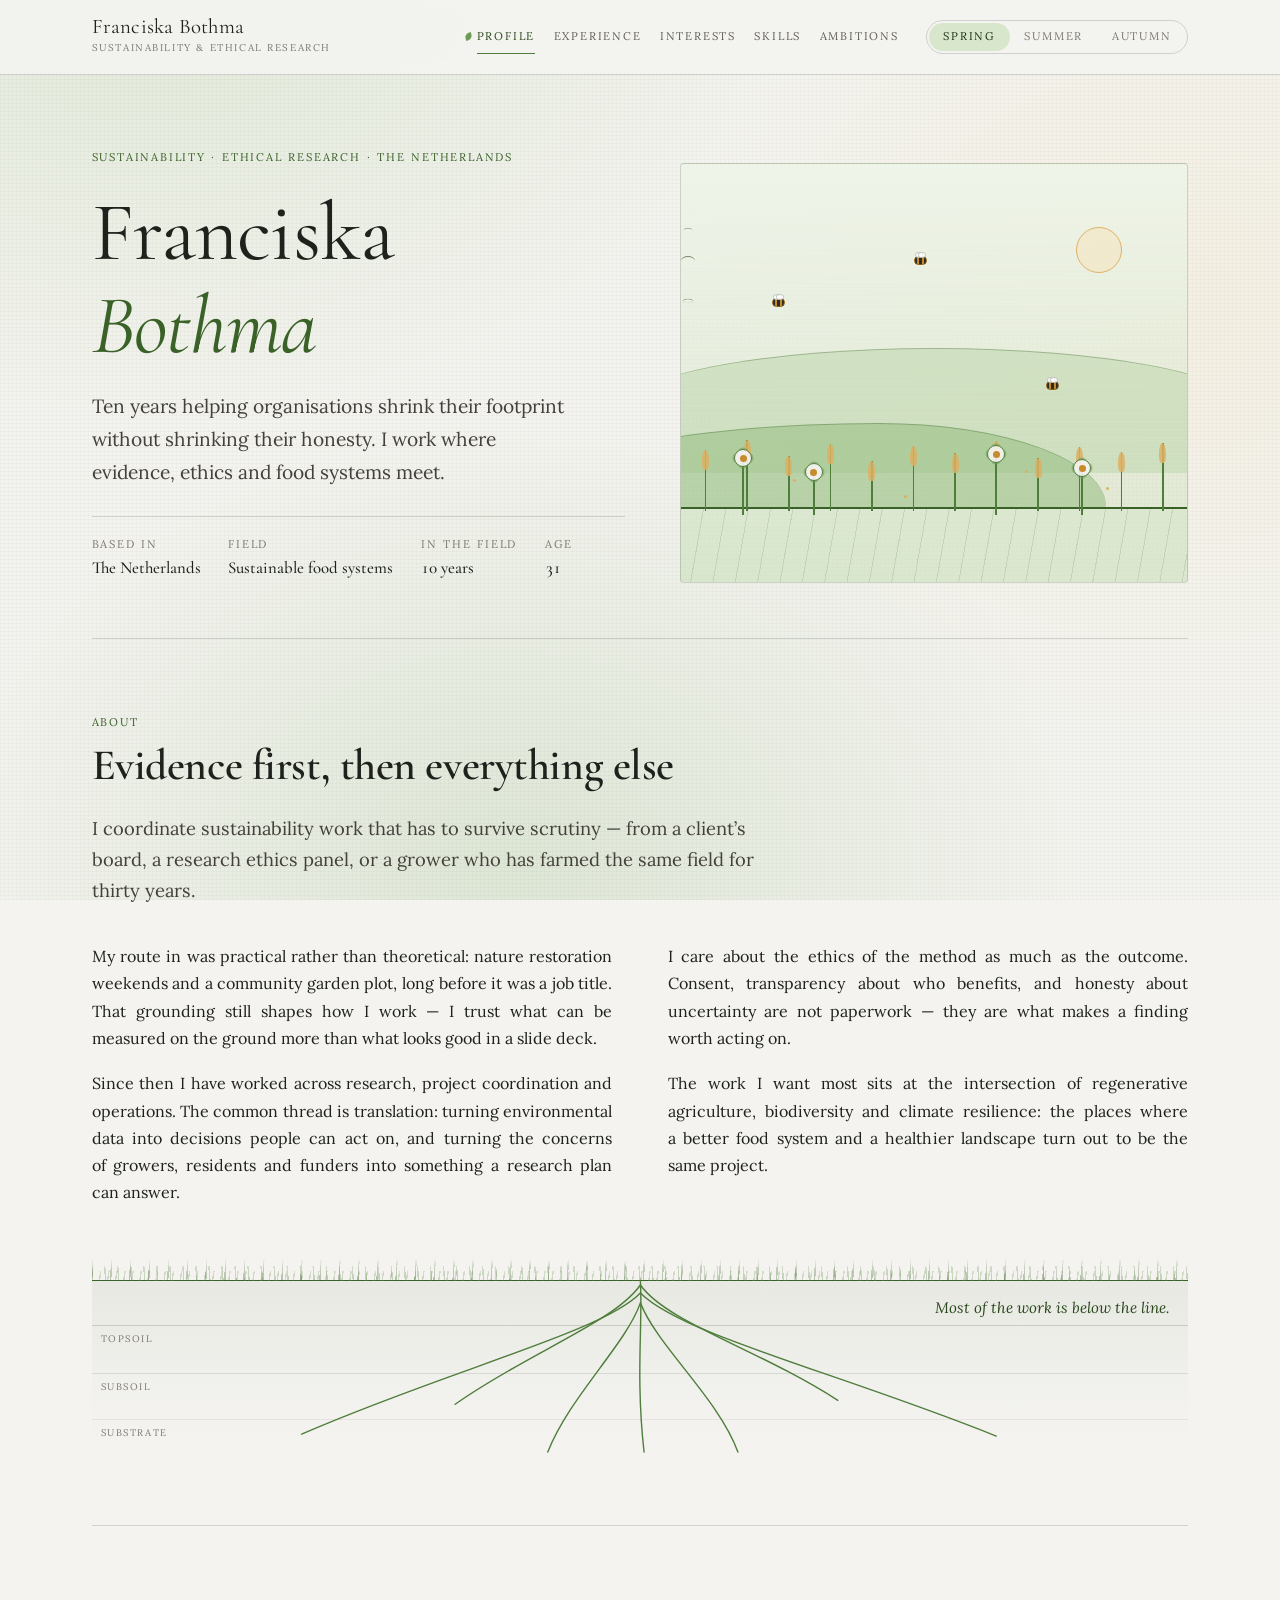
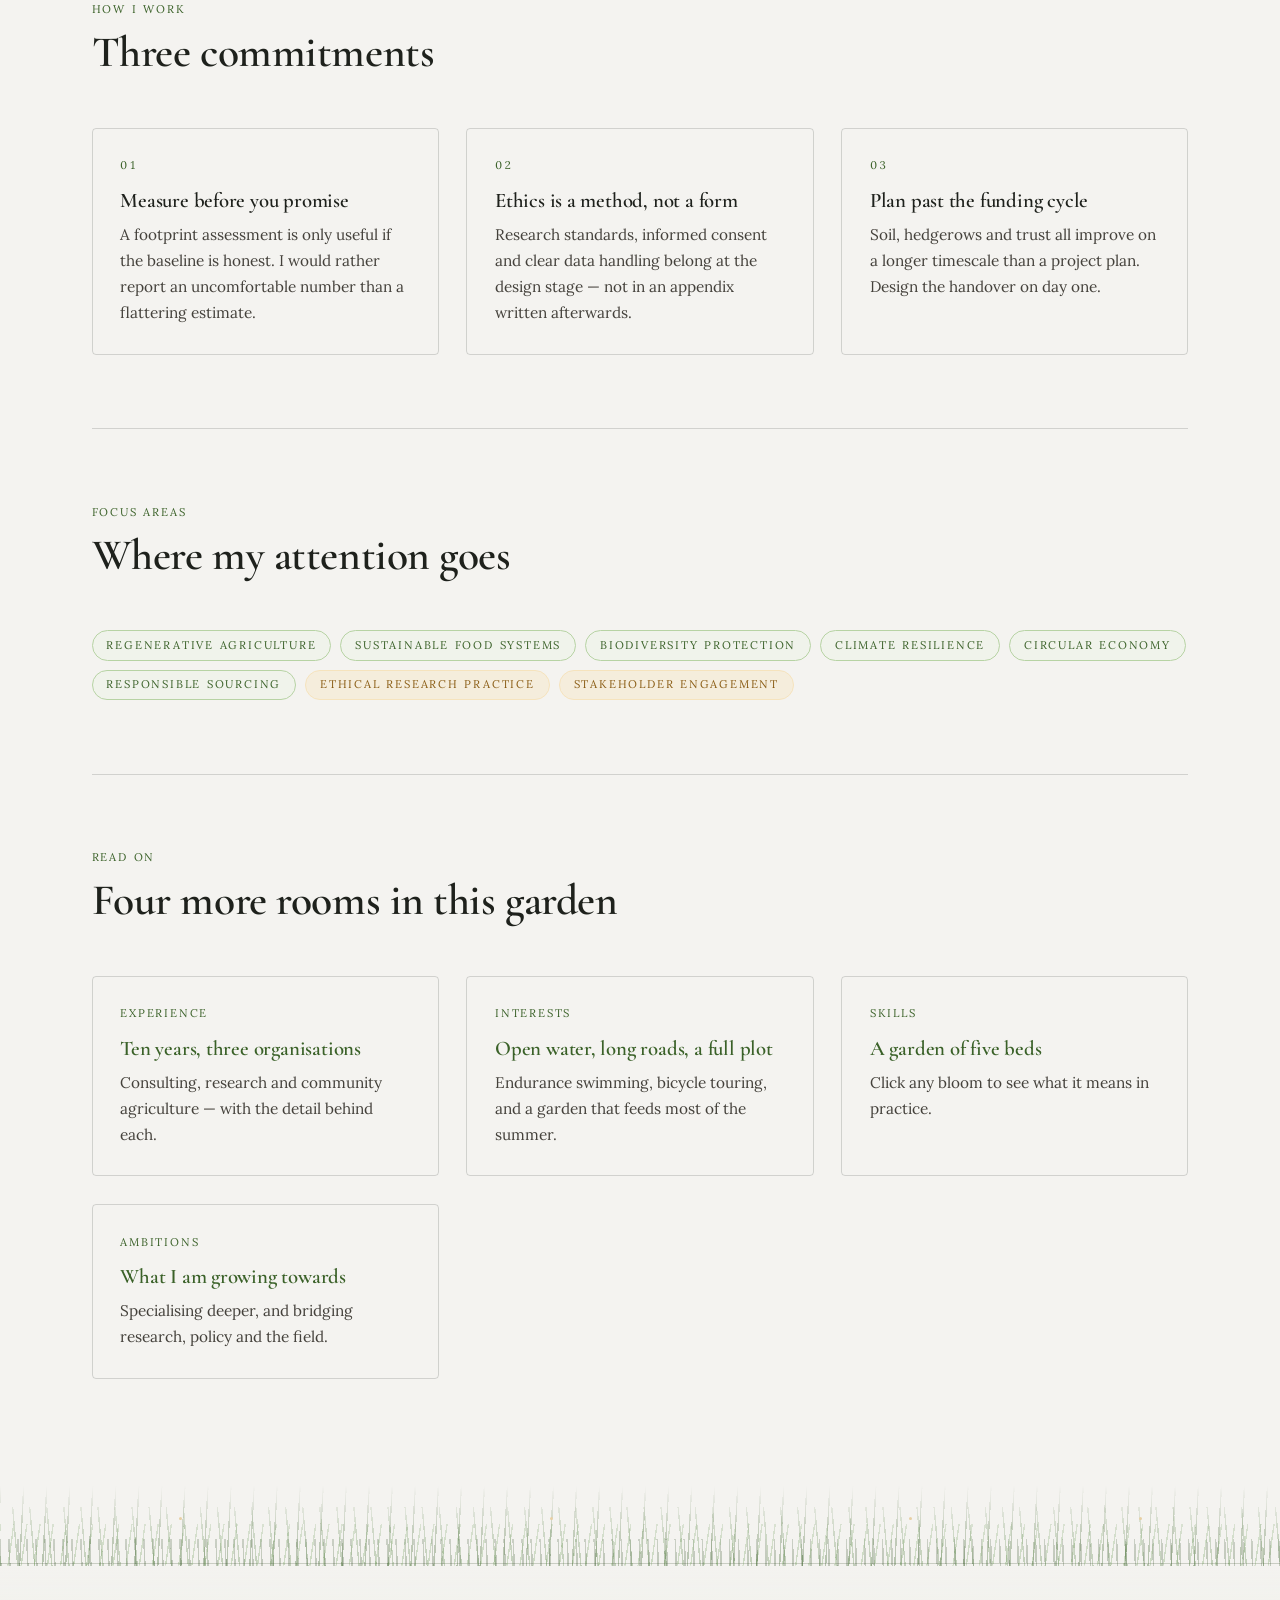
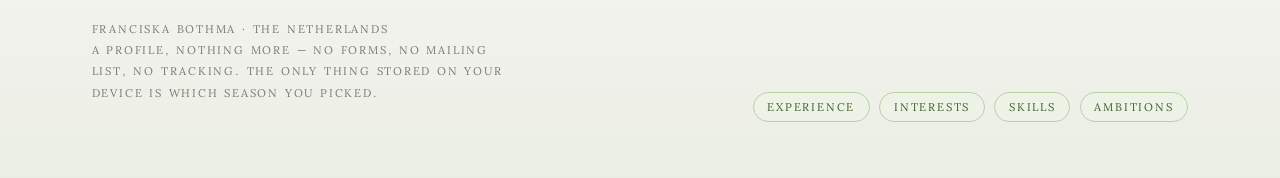
==== commit 7e579b5c: "Changed spelling to Franciska" ====
--- a/site/index.html
+++ b/site/index.html
@@ -3,8 +3,8 @@
 <head>
   <meta charset="utf-8">
   <meta name="viewport" content="width=device-width, initial-scale=1">
-  <title>Profile — Franceska Bothma</title>
-  <meta name="description" content="Franceska Bothma — sustainability, environmental conservation and ethical research in the Netherlands.">
+  <title>Profile — Franciska Bothma</title>
+  <meta name="description" content="Franciska Bothma — sustainability, environmental conservation and ethical research in the Netherlands.">
   <meta name="color-scheme" content="light">
   <link rel="preconnect" href="https://fonts.googleapis.com">
   <link rel="preconnect" href="https://fonts.gstatic.com" crossorigin>
@@ -17,7 +17,7 @@
   <header class="site-header">
     <div class="site-header__inner">
       <a class="brand" href="index.html">
-        <span class="brand__name">Franceska Bothma</span>
+        <span class="brand__name">Franciska Bothma</span>
         <span class="brand__role">Sustainability &amp; ethical research</span>
       </a>
 
@@ -46,7 +46,7 @@
     <section class="hero">
       <div class="hero__text">
         <span class="hero__eyebrow">Sustainability · Ethical research · The Netherlands</span>
-        <h1 class="hero__title">Franceska<br><em>Bothma</em></h1>
+        <h1 class="hero__title">Franciska<br><em>Bothma</em></h1>
         <p class="hero__lede">
           Ten years helping organisations shrink their footprint without shrinking
           their honesty. I work where evidence, ethics and food systems meet.
@@ -228,7 +228,7 @@
     </div>
     <div class="site-footer__inner">
       <p class="site-footer__note">
-        Franceska Bothma · The Netherlands<br>
+        Franciska Bothma · The Netherlands<br>
         A profile, nothing more — no forms, no mailing list, no tracking.
         The only thing stored on your device is which season you picked.
       </p>
--- a/site/css/main.css
+++ b/site/css/main.css
@@ -1,4 +1,4 @@
-/* Franceska Bothma — online profile
+/* Franciska Bothma — online profile
    Compiled from scss/main.scss  (sass scss/main.scss css/main.css --style=expanded)
    Edit the SCSS, not this file. */
 
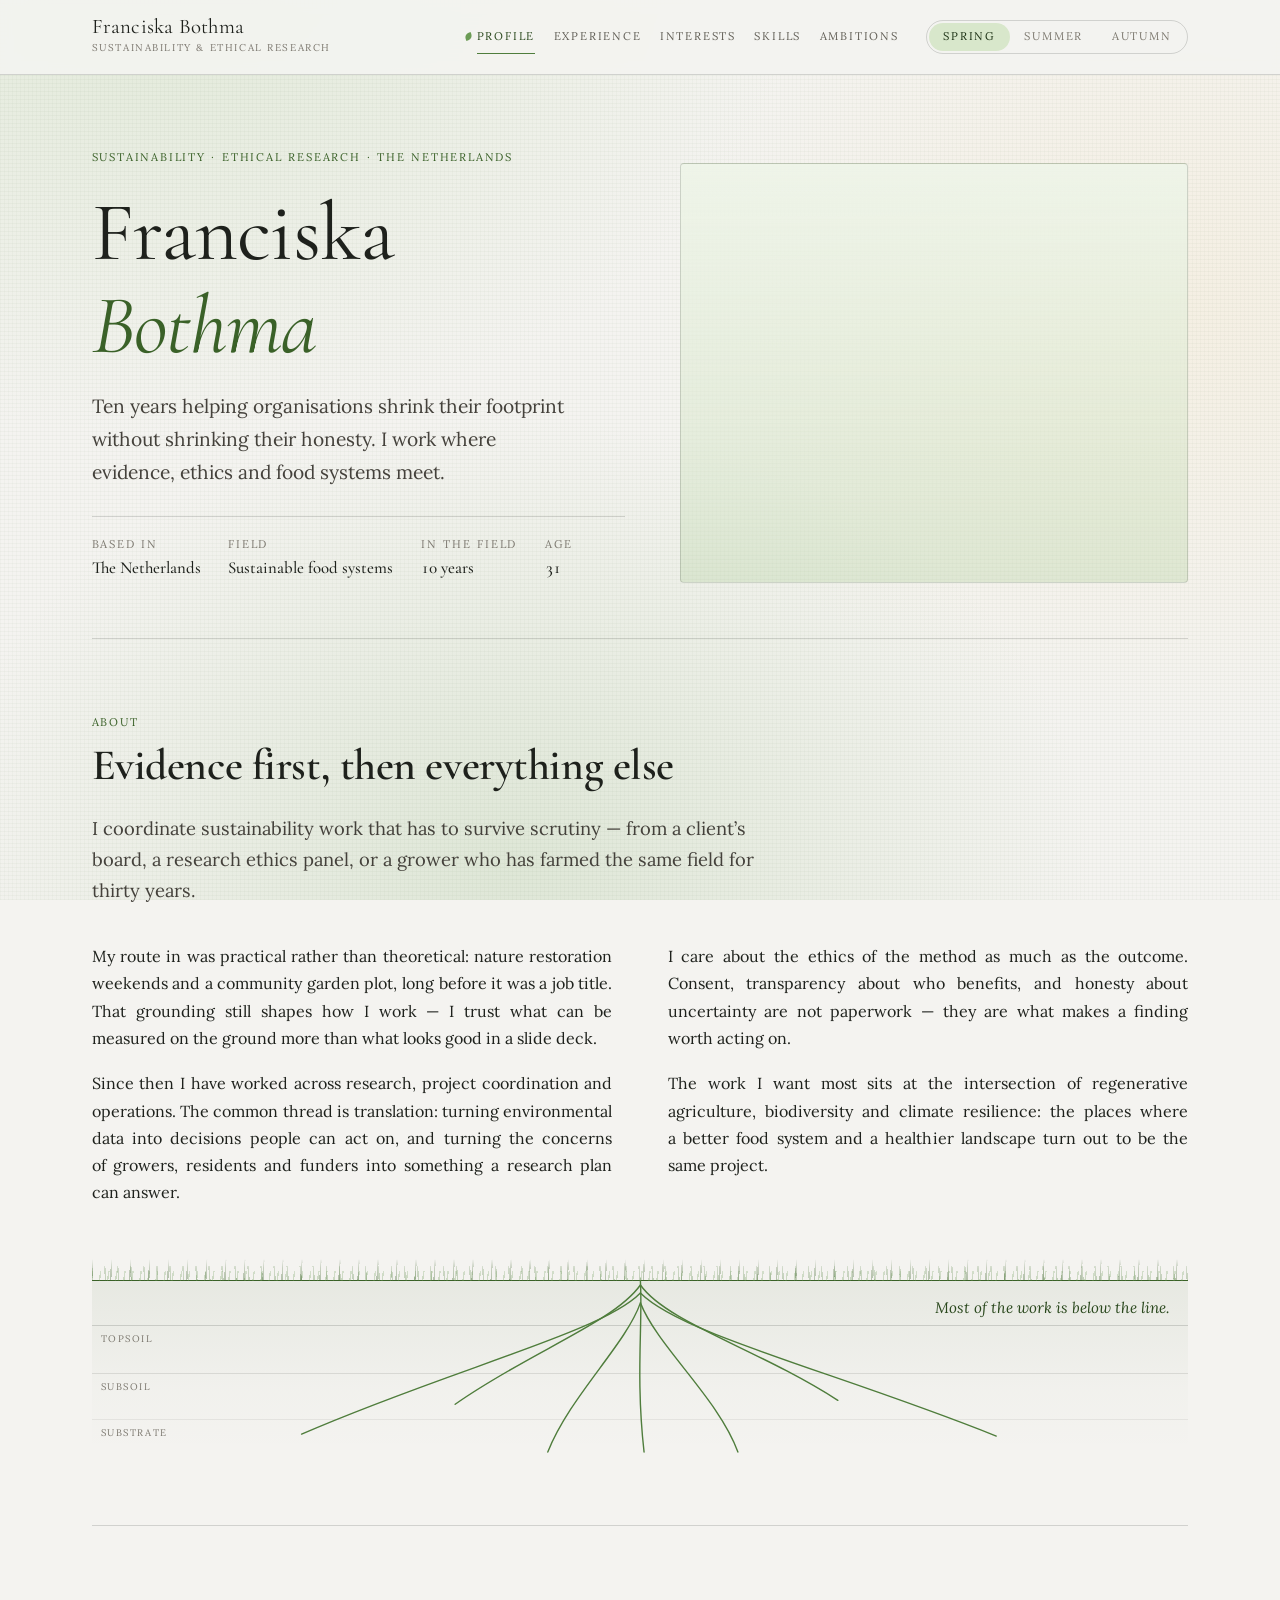
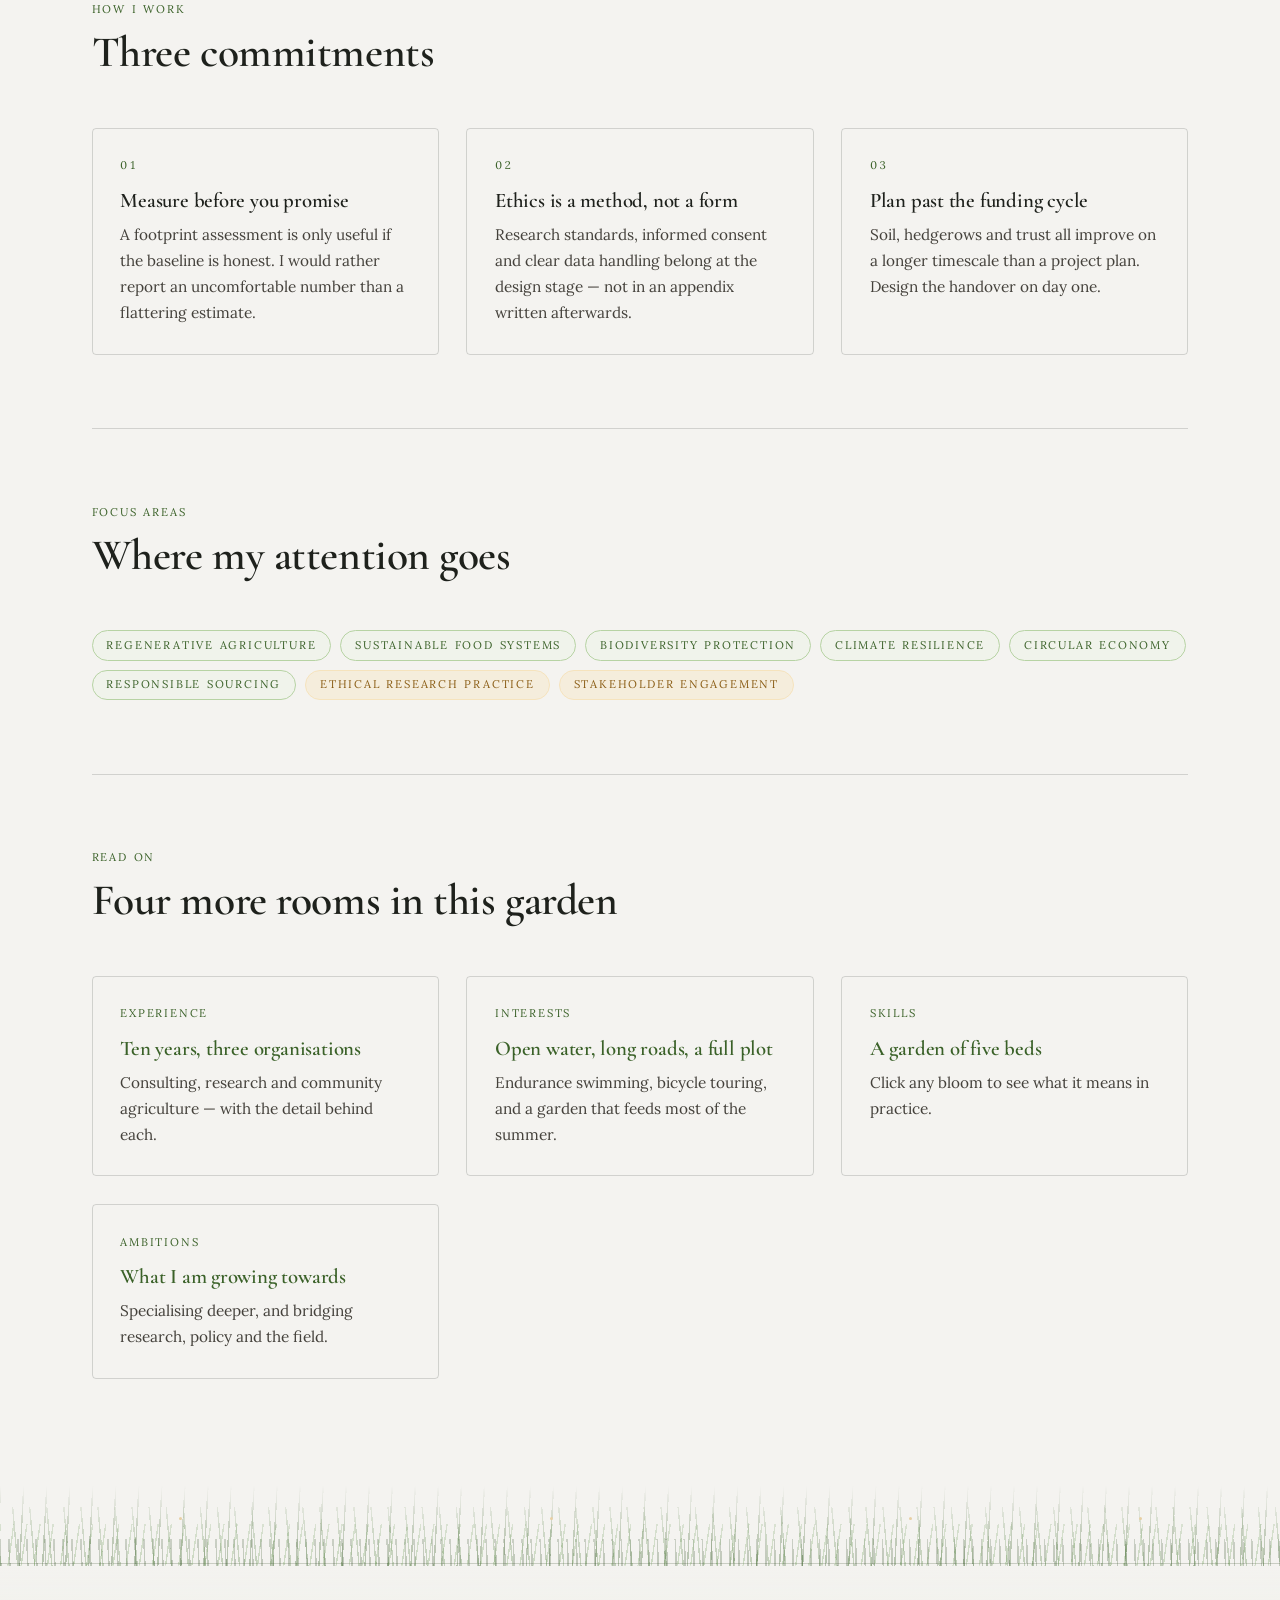
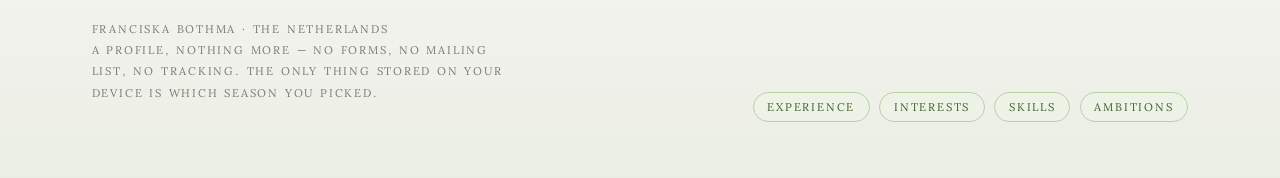
==== commit 41ac22ef: "Add looped hero animation video to the profile page Replaces the illustrated hero__scene with the ac" ====
--- a/site/index.html
+++ b/site/index.html
@@ -59,21 +59,17 @@
         </div>
       </div>
 
-      <div class="hero__scene" data-reveal>
-        <span class="sun" aria-hidden="true"></span>
-        <span class="bird" aria-hidden="true"></span><span class="bird" aria-hidden="true"></span><span class="bird" aria-hidden="true"></span>
-        <span class="hill hill--far" aria-hidden="true"></span>
-        <span class="hill hill--near" aria-hidden="true"></span>
-        <span class="ground" aria-hidden="true"></span>
-        <span class="furrows" aria-hidden="true"></span>
-        <div class="crops" aria-hidden="true"><span class="crop"></span><span class="crop"></span><span class="crop"></span><span class="crop"></span><span class="crop"></span><span class="crop"></span><span class="crop"></span><span class="crop"></span><span class="crop"></span><span class="crop"></span><span class="crop"></span><span class="crop"></span></div>
-        <span class="flower flower--1" aria-hidden="true"></span>
-        <span class="flower flower--2" aria-hidden="true"></span>
-        <span class="flower flower--3" aria-hidden="true"></span>
-        <span class="flower flower--4" aria-hidden="true"></span>
-        <div class="petals" aria-hidden="true"><span class="pollen"></span><span class="pollen"></span><span class="pollen"></span><span class="pollen"></span></div>
-        <span class="bee bee--a" aria-hidden="true"><span class="bee__body"></span><span class="bee__wing bee__wing--l"></span><span class="bee__wing bee__wing--r"></span></span><span class="bee bee--b" aria-hidden="true"><span class="bee__body"></span><span class="bee__wing bee__wing--l"></span><span class="bee__wing bee__wing--r"></span></span><span class="bee bee--c" aria-hidden="true"><span class="bee__body"></span><span class="bee__wing bee__wing--l"></span><span class="bee__wing bee__wing--r"></span></span>
-        <div class="petals" aria-hidden="true"><span class="petal"></span><span class="petal"></span><span class="petal"></span><span class="petal"></span><span class="petal"></span><span class="petal"></span><span class="petal"></span></div>
+      <div class="hero__scene hero__scene--video" data-reveal>
+        <video
+          class="hero__video"
+          autoplay
+          muted
+          loop
+          playsinline
+          preload="auto"
+          aria-label="Looping animation of Franciska Bothma">
+          <source src="media/franciska-animation.mp4" type="video/mp4">
+        </video>
       </div>
     </section>
 
--- a/site/css/main.css
+++ b/site/css/main.css
@@ -1312,6 +1312,14 @@
   border-radius: 4px;
   overflow: hidden;
   background: linear-gradient(180deg, rgba(238, 244, 232, 0.95) 0%, rgba(216, 231, 203, 0.5) 62%, rgba(183, 211, 164, 0.35) 100%);
+}
+
+.hero__video {
+  position: absolute;
+  inset: 0;
+  width: 100%;
+  height: 100%;
+  object-fit: cover;
 }
 
 .sun {
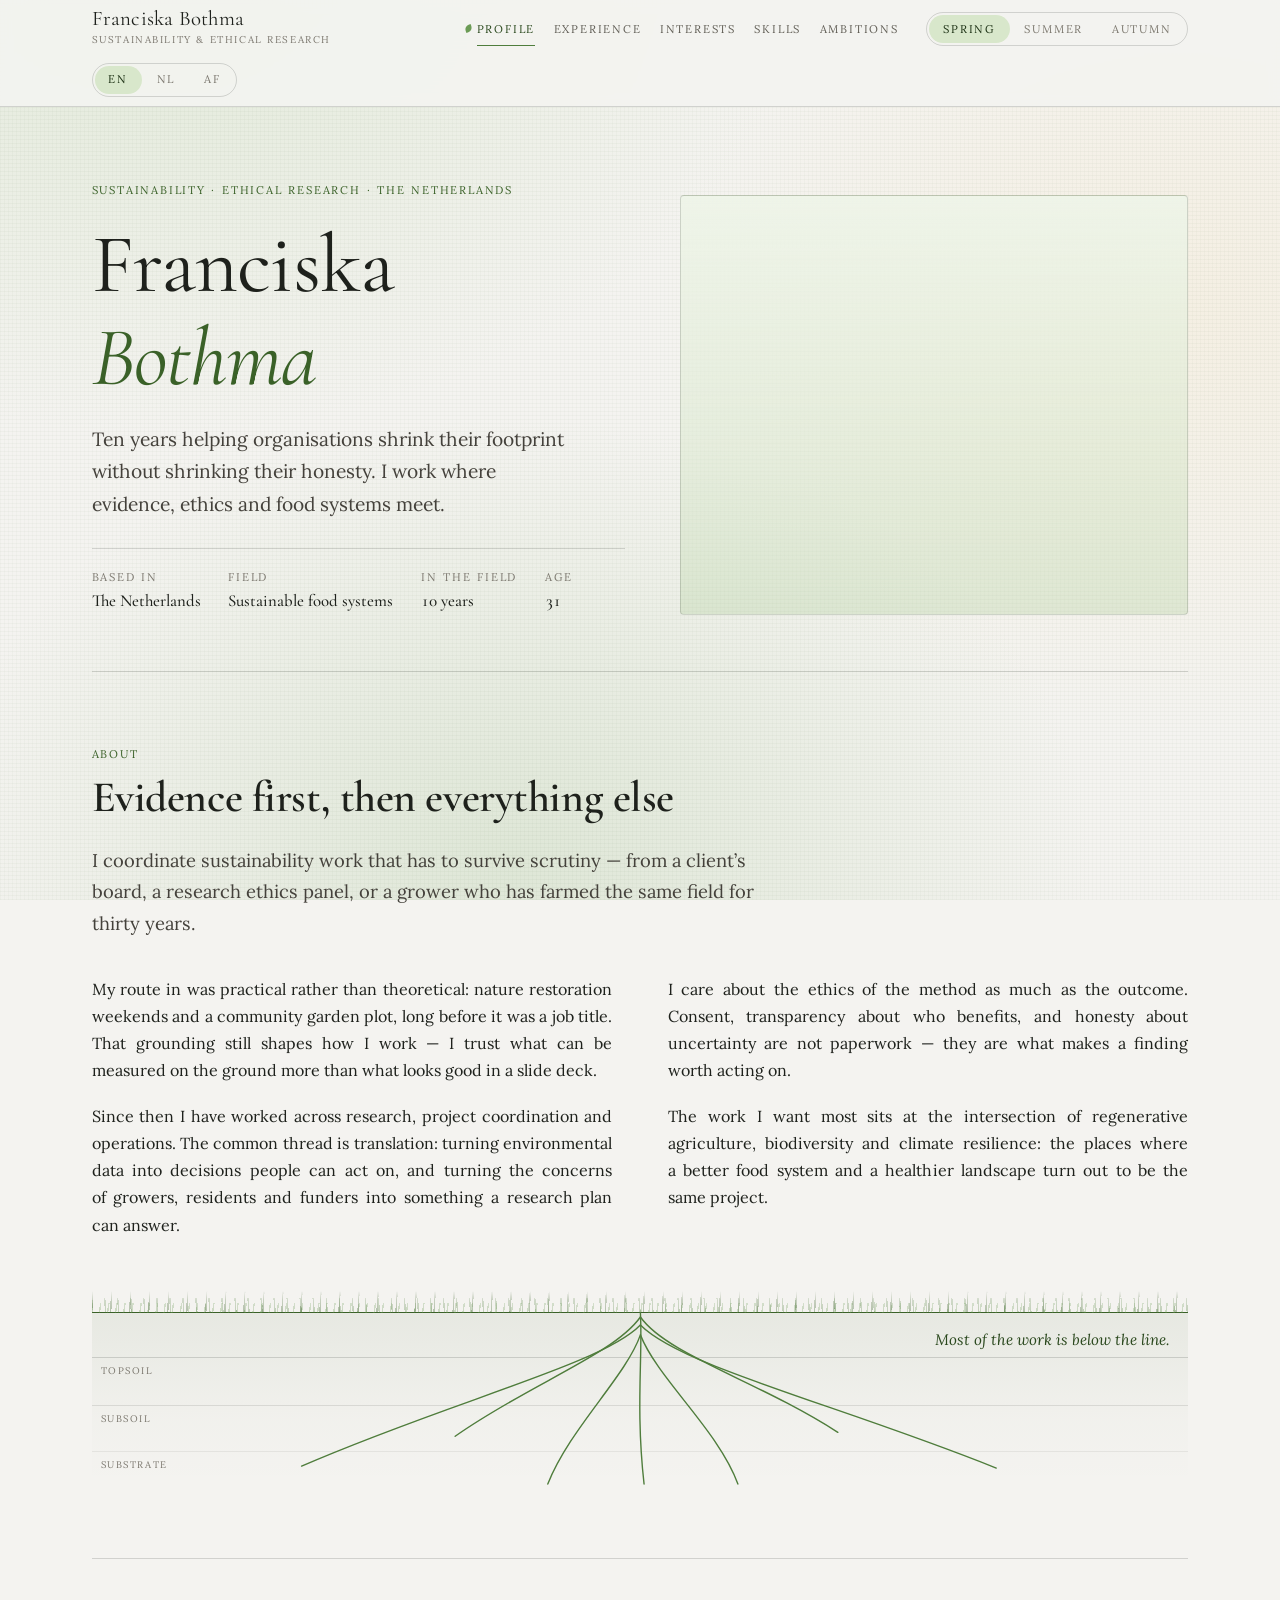
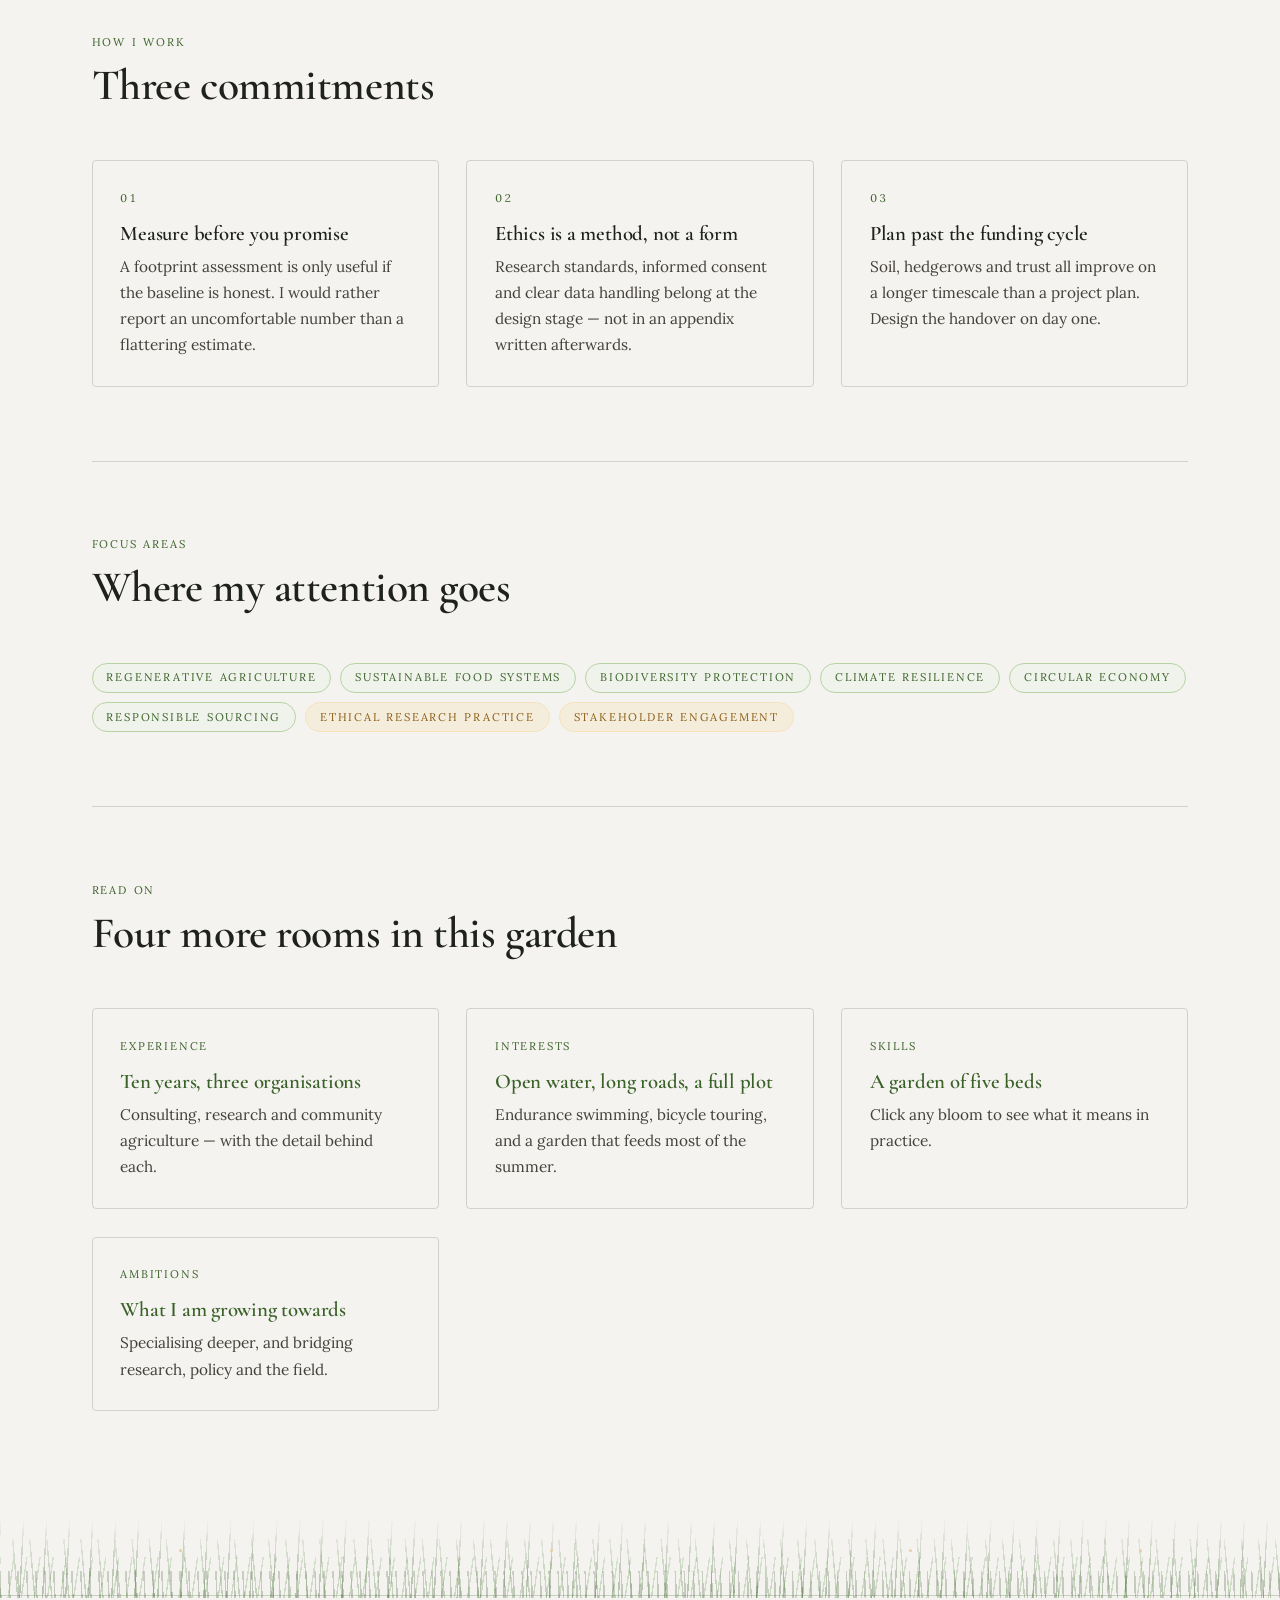
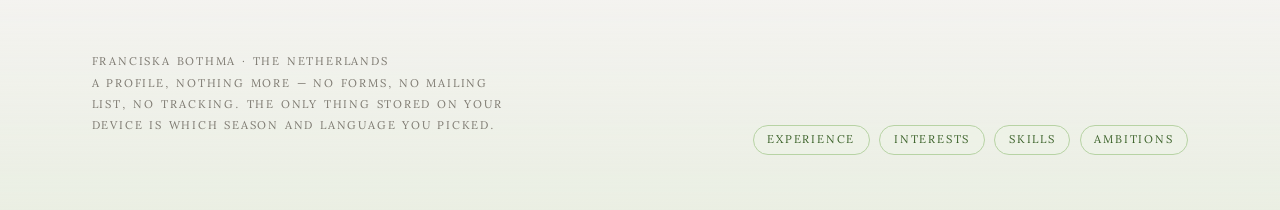
==== commit 984d4b50: "Add multilingual support (English, Dutch, Afrikaans) Adds a clearly visible EN/NL/AF language switch" ====
--- a/site/index.html
+++ b/site/index.html
@@ -3,8 +3,8 @@
 <head>
   <meta charset="utf-8">
   <meta name="viewport" content="width=device-width, initial-scale=1">
-  <title>Profile — Franciska Bothma</title>
-  <meta name="description" content="Franciska Bothma — sustainability, environmental conservation and ethical research in the Netherlands.">
+  <title data-i18n="index.title">Profile — Franciska Bothma</title>
+  <meta name="description" content="Franciska Bothma — sustainability, environmental conservation and ethical research in the Netherlands." data-i18n-attrs="content:index.metaDescription">
   <meta name="color-scheme" content="light">
   <link rel="preconnect" href="https://fonts.googleapis.com">
   <link rel="preconnect" href="https://fonts.gstatic.com" crossorigin>
@@ -12,31 +12,37 @@
   <link rel="stylesheet" href="css/main.css">
 </head>
 <body data-season="spring">
-  <a class="skip-link" href="#main">Skip to content</a>
+  <a class="skip-link" href="#main" data-i18n="common.skipLink">Skip to content</a>
 
   <header class="site-header">
     <div class="site-header__inner">
       <a class="brand" href="index.html">
         <span class="brand__name">Franciska Bothma</span>
-        <span class="brand__role">Sustainability &amp; ethical research</span>
+        <span class="brand__role" data-i18n="common.brandRole">Sustainability &amp; ethical research</span>
       </a>
 
-      <button class="nav-toggle" type="button" aria-expanded="false" aria-controls="nav" aria-label="Open menu">
+      <button class="nav-toggle" type="button" aria-expanded="false" aria-controls="nav" aria-label="Open menu" data-i18n-attrs="aria-label:common.navToggleAria">
         <span></span><span></span><span></span>
       </button>
 
-      <nav class="nav" id="nav" aria-label="Profile sections">
-        <a class="nav__link is-current" href="index.html" aria-current="page">Profile</a>
-        <a class="nav__link" href="experience.html">Experience</a>
-        <a class="nav__link" href="interests.html">Interests</a>
-        <a class="nav__link" href="skills.html">Skills</a>
-        <a class="nav__link" href="ambitions.html">Ambitions</a>
+      <nav class="nav" id="nav" aria-label="Profile sections" data-i18n-attrs="aria-label:common.navAriaLabel">
+        <a class="nav__link is-current" href="index.html" aria-current="page" data-i18n="common.navProfile">Profile</a>
+        <a class="nav__link" href="experience.html" data-i18n="common.navExperience">Experience</a>
+        <a class="nav__link" href="interests.html" data-i18n="common.navInterests">Interests</a>
+        <a class="nav__link" href="skills.html" data-i18n="common.navSkills">Skills</a>
+        <a class="nav__link" href="ambitions.html" data-i18n="common.navAmbitions">Ambitions</a>
       </nav>
 
-      <div class="seasons" role="group" aria-label="Change the season">
-        <button class="seasons__opt" type="button" data-season="spring" aria-pressed="true">Spring</button>
-        <button class="seasons__opt" type="button" data-season="summer" aria-pressed="false">Summer</button>
-        <button class="seasons__opt" type="button" data-season="autumn" aria-pressed="false">Autumn</button>
+      <div class="seasons" role="group" aria-label="Change the season" data-i18n-attrs="aria-label:common.seasonsAria">
+        <button class="seasons__opt" type="button" data-season="spring" aria-pressed="true" data-i18n="common.seasonSpring">Spring</button>
+        <button class="seasons__opt" type="button" data-season="summer" aria-pressed="false" data-i18n="common.seasonSummer">Summer</button>
+        <button class="seasons__opt" type="button" data-season="autumn" aria-pressed="false" data-i18n="common.seasonAutumn">Autumn</button>
+      </div>
+
+      <div class="langs" role="group" aria-label="Change the language" data-i18n-attrs="aria-label:common.langAria">
+        <button class="langs__opt" type="button" data-lang="en" aria-pressed="true">EN</button>
+        <button class="langs__opt" type="button" data-lang="nl" aria-pressed="false">NL</button>
+        <button class="langs__opt" type="button" data-lang="af" aria-pressed="false">AF</button>
       </div>
     </div>
     <span class="growline" aria-hidden="true"></span>
@@ -45,17 +51,17 @@
   <main class="page" id="main">
     <section class="hero">
       <div class="hero__text">
-        <span class="hero__eyebrow">Sustainability · Ethical research · The Netherlands</span>
+        <span class="hero__eyebrow" data-i18n="index.heroEyebrow">Sustainability · Ethical research · The Netherlands</span>
         <h1 class="hero__title">Franciska<br><em>Bothma</em></h1>
-        <p class="hero__lede">
+        <p class="hero__lede" data-i18n="index.heroLede">
           Ten years helping organisations shrink their footprint without shrinking
           their honesty. I work where evidence, ethics and food systems meet.
         </p>
         <div class="hero__facts">
-          <span class="hero__fact">Based in<strong>The Netherlands</strong></span>
-          <span class="hero__fact">Field<strong>Sustainable food systems</strong></span>
-          <span class="hero__fact">In the field<strong>10 years</strong></span>
-          <span class="hero__fact">Age<strong>31</strong></span>
+          <span class="hero__fact"><span data-i18n="index.factBasedLabel">Based in</span><strong data-i18n="index.factBasedValue">The Netherlands</strong></span>
+          <span class="hero__fact"><span data-i18n="index.factFieldLabel">Field</span><strong data-i18n="index.factFieldValue">Sustainable food systems</strong></span>
+          <span class="hero__fact"><span data-i18n="index.factYearsLabel">In the field</span><strong data-i18n="index.factYearsValue">10 years</strong></span>
+          <span class="hero__fact"><span data-i18n="index.factAgeLabel">Age</span><strong>31</strong></span>
         </div>
       </div>
 
@@ -75,9 +81,9 @@
 
     <section class="section" data-reveal>
       <div class="section__head reveal">
-        <span class="section__kicker">About</span>
-        <h2>Evidence first, then everything else</h2>
-        <p class="section__lede">
+        <span class="section__kicker" data-i18n="index.aboutKicker">About</span>
+        <h2 data-i18n="index.aboutH2">Evidence first, then everything else</h2>
+        <p class="section__lede" data-i18n="index.aboutLede">
           I coordinate sustainability work that has to survive scrutiny — from a
           client&rsquo;s board, a research ethics panel, or a grower who has farmed the
           same field for thirty years.
@@ -86,13 +92,13 @@
 
       <div class="columns">
         <div class="prose reveal">
-          <p>
+          <p data-i18n="index.aboutP1">
             My route in was practical rather than theoretical: nature restoration
             weekends and a community garden plot, long before it was a job title.
             That grounding still shapes how I work — I trust what can be measured
             on the ground more than what looks good in a slide deck.
           </p>
-          <p>
+          <p data-i18n="index.aboutP2">
             Since then I have worked across research, project coordination and
             operations. The common thread is translation: turning environmental
             data into decisions people can act on, and turning the concerns of
@@ -101,12 +107,12 @@
           </p>
         </div>
         <div class="prose reveal">
-          <p>
+          <p data-i18n="index.aboutP3">
             I care about the ethics of the method as much as the outcome. Consent,
             transparency about who benefits, and honesty about uncertainty are not
             paperwork — they are what makes a finding worth acting on.
           </p>
-          <p>
+          <p data-i18n="index.aboutP4">
             The work I want most sits at the intersection of regenerative
             agriculture, biodiversity and climate resilience: the places where a
             better food system and a healthier landscape turn out to be the same
@@ -120,9 +126,9 @@
         <span class="rootplate__horizon rootplate__horizon--1" aria-hidden="true"></span>
         <span class="rootplate__horizon rootplate__horizon--2" aria-hidden="true"></span>
         <span class="rootplate__horizon rootplate__horizon--3" aria-hidden="true"></span>
-        <span class="rootplate__depth rootplate__depth--1" aria-hidden="true">Topsoil</span>
-        <span class="rootplate__depth rootplate__depth--2" aria-hidden="true">Subsoil</span>
-        <span class="rootplate__depth rootplate__depth--3" aria-hidden="true">Substrate</span>
+        <span class="rootplate__depth rootplate__depth--1" aria-hidden="true" data-i18n="index.rootplateTopsoil">Topsoil</span>
+        <span class="rootplate__depth rootplate__depth--2" aria-hidden="true" data-i18n="index.rootplateSubsoil">Subsoil</span>
+        <span class="rootplate__depth rootplate__depth--3" aria-hidden="true" data-i18n="index.rootplateSubstrate">Substrate</span>
         <svg class="rootplate__roots" viewBox="0 0 900 172" preserveAspectRatio="none" aria-hidden="true" focusable="false">
           <path vector-effect="non-scaling-stroke" d="M450 0 C 452 44, 446 96, 453 172" />
           <path vector-effect="non-scaling-stroke" d="M450 4 C 428 42, 358 72, 298 124" />
@@ -132,37 +138,37 @@
           <path vector-effect="non-scaling-stroke" d="M450 22 C 438 64, 392 116, 374 172" />
           <path vector-effect="non-scaling-stroke" d="M450 22 C 464 66, 514 118, 530 172" />
         </svg>
-        <figcaption class="rootplate__caption">Most of the work is below the line.</figcaption>
+        <figcaption class="rootplate__caption" data-i18n="index.rootplateCaption">Most of the work is below the line.</figcaption>
       </figure>
     </section>
 
     <section class="section" data-reveal>
       <div class="section__head reveal">
-        <span class="section__kicker">How I work</span>
-        <h2>Three commitments</h2>
+        <span class="section__kicker" data-i18n="index.workKicker">How I work</span>
+        <h2 data-i18n="index.workH2">Three commitments</h2>
       </div>
 
       <div class="cards">
         <article class="card reveal">
           <span class="card__kicker">01</span>
-          <h3 class="card__title">Measure before you promise</h3>
-          <p class="card__body">
+          <h3 class="card__title" data-i18n="index.card1Title">Measure before you promise</h3>
+          <p class="card__body" data-i18n="index.card1Body">
             A footprint assessment is only useful if the baseline is honest. I would
             rather report an uncomfortable number than a flattering estimate.
           </p>
         </article>
         <article class="card reveal">
           <span class="card__kicker">02</span>
-          <h3 class="card__title">Ethics is a method, not a form</h3>
-          <p class="card__body">
+          <h3 class="card__title" data-i18n="index.card2Title">Ethics is a method, not a form</h3>
+          <p class="card__body" data-i18n="index.card2Body">
             Research standards, informed consent and clear data handling belong at
             the design stage — not in an appendix written afterwards.
           </p>
         </article>
         <article class="card reveal">
           <span class="card__kicker">03</span>
-          <h3 class="card__title">Plan past the funding cycle</h3>
-          <p class="card__body">
+          <h3 class="card__title" data-i18n="index.card3Title">Plan past the funding cycle</h3>
+          <p class="card__body" data-i18n="index.card3Body">
             Soil, hedgerows and trust all improve on a longer timescale than a
             project plan. Design the handover on day one.
           </p>
@@ -172,46 +178,46 @@
 
     <section class="section" data-reveal>
       <div class="section__head reveal">
-        <span class="section__kicker">Focus areas</span>
-        <h2>Where my attention goes</h2>
+        <span class="section__kicker" data-i18n="index.focusKicker">Focus areas</span>
+        <h2 data-i18n="index.focusH2">Where my attention goes</h2>
       </div>
       <div class="tags reveal">
-        <span class="tag">Regenerative agriculture</span>
-        <span class="tag">Sustainable food systems</span>
-        <span class="tag">Biodiversity protection</span>
-        <span class="tag">Climate resilience</span>
-        <span class="tag">Circular economy</span>
-        <span class="tag">Responsible sourcing</span>
-        <span class="tag tag--honey">Ethical research practice</span>
-        <span class="tag tag--honey">Stakeholder engagement</span>
-      </div>
-    </section>
-
-    <section class="section" data-reveal>
-      <div class="section__head reveal">
-        <span class="section__kicker">Read on</span>
-        <h2>Four more rooms in this garden</h2>
+        <span class="tag" data-i18n="index.tag1">Regenerative agriculture</span>
+        <span class="tag" data-i18n="index.tag2">Sustainable food systems</span>
+        <span class="tag" data-i18n="index.tag3">Biodiversity protection</span>
+        <span class="tag" data-i18n="index.tag4">Climate resilience</span>
+        <span class="tag" data-i18n="index.tag5">Circular economy</span>
+        <span class="tag" data-i18n="index.tag6">Responsible sourcing</span>
+        <span class="tag tag--honey" data-i18n="index.tag7">Ethical research practice</span>
+        <span class="tag tag--honey" data-i18n="index.tag8">Stakeholder engagement</span>
+      </div>
+    </section>
+
+    <section class="section" data-reveal>
+      <div class="section__head reveal">
+        <span class="section__kicker" data-i18n="index.readonKicker">Read on</span>
+        <h2 data-i18n="index.readonH2">Four more rooms in this garden</h2>
       </div>
       <div class="cards">
         <a class="card reveal" href="experience.html">
-          <span class="card__kicker">Experience</span>
-          <h3 class="card__title">Ten years, three organisations</h3>
-          <p class="card__body">Consulting, research and community agriculture — with the detail behind each.</p>
+          <span class="card__kicker" data-i18n="index.readonCard1Kicker">Experience</span>
+          <h3 class="card__title" data-i18n="index.readonCard1Title">Ten years, three organisations</h3>
+          <p class="card__body" data-i18n="index.readonCard1Body">Consulting, research and community agriculture — with the detail behind each.</p>
         </a>
         <a class="card reveal" href="interests.html">
-          <span class="card__kicker">Interests</span>
-          <h3 class="card__title">Open water, long roads, a full plot</h3>
-          <p class="card__body">Endurance swimming, bicycle touring, and a garden that feeds most of the summer.</p>
+          <span class="card__kicker" data-i18n="index.readonCard2Kicker">Interests</span>
+          <h3 class="card__title" data-i18n="index.readonCard2Title">Open water, long roads, a full plot</h3>
+          <p class="card__body" data-i18n="index.readonCard2Body">Endurance swimming, bicycle touring, and a garden that feeds most of the summer.</p>
         </a>
         <a class="card reveal" href="skills.html">
-          <span class="card__kicker">Skills</span>
-          <h3 class="card__title">A garden of five beds</h3>
-          <p class="card__body">Click any bloom to see what it means in practice.</p>
+          <span class="card__kicker" data-i18n="index.readonCard3Kicker">Skills</span>
+          <h3 class="card__title" data-i18n="index.readonCard3Title">A garden of five beds</h3>
+          <p class="card__body" data-i18n="index.readonCard3Body">Click any bloom to see what it means in practice.</p>
         </a>
         <a class="card reveal" href="ambitions.html">
-          <span class="card__kicker">Ambitions</span>
-          <h3 class="card__title">What I am growing towards</h3>
-          <p class="card__body">Specialising deeper, and bridging research, policy and the field.</p>
+          <span class="card__kicker" data-i18n="index.readonCard4Kicker">Ambitions</span>
+          <h3 class="card__title" data-i18n="index.readonCard4Title">What I am growing towards</h3>
+          <p class="card__body" data-i18n="index.readonCard4Body">Specialising deeper, and bridging research, policy and the field.</p>
         </a>
       </div>
     </section>
@@ -223,20 +229,21 @@
       <span class="meadow__seed"></span><span class="meadow__seed"></span><span class="meadow__seed"></span><span class="meadow__seed"></span>
     </div>
     <div class="site-footer__inner">
-      <p class="site-footer__note">
+      <p class="site-footer__note" data-i18n-html="common.footerNote">
         Franciska Bothma · The Netherlands<br>
         A profile, nothing more — no forms, no mailing list, no tracking.
         The only thing stored on your device is which season you picked.
       </p>
-      <nav class="tags" aria-label="Profile sections">
-        <a class="tag" href="experience.html">Experience</a>
-        <a class="tag" href="interests.html">Interests</a>
-        <a class="tag" href="skills.html">Skills</a>
-        <a class="tag" href="ambitions.html">Ambitions</a>
+      <nav class="tags" aria-label="Profile sections" data-i18n-attrs="aria-label:common.navAriaLabel">
+        <a class="tag" href="experience.html" data-i18n="common.navExperience">Experience</a>
+        <a class="tag" href="interests.html" data-i18n="common.navInterests">Interests</a>
+        <a class="tag" href="skills.html" data-i18n="common.navSkills">Skills</a>
+        <a class="tag" href="ambitions.html" data-i18n="common.navAmbitions">Ambitions</a>
       </nav>
     </div>
   </footer>
 
+  <script src="js/i18n.js" defer></script>
   <script src="js/main.js" defer></script>
 </body>
 </html>
--- a/site/css/main.css
+++ b/site/css/main.css
@@ -636,6 +636,35 @@
   color: #1b3013;
 }
 
+.langs {
+  display: flex;
+  align-items: center;
+  gap: 1px;
+  padding: 2px;
+  border: 1px solid rgba(30, 33, 28, 0.16);
+  border-radius: 100px;
+}
+
+.langs__opt {
+  font-family: "Lora", Georgia, serif;
+  font-size: 0.7rem;
+  letter-spacing: 0.16em;
+  text-transform: uppercase;
+  font-feature-settings: "tnum";
+  color: #3a6128;
+  padding: 4.6px 13.8px;
+  border-radius: 100px;
+  color: #7c786f;
+  transition: background 220ms cubic-bezier(0.33, 0.1, 0.25, 1), color 220ms cubic-bezier(0.33, 0.1, 0.25, 1);
+}
+
+.langs__opt:hover { background: #eef4e8; }
+
+.langs__opt[aria-pressed="true"] {
+  background: #d8e7cb;
+  color: #1b3013;
+}
+
 .timeline {
   position: relative;
   padding-left: 55.2px;
@@ -1158,6 +1187,8 @@
   /* Touch targets: nothing interactive falls below 44px. */
   .seasons { padding: 3px; }
   .seasons__opt { min-height: 40px; display: flex; align-items: center; }
+  .langs { padding: 3px; }
+  .langs__opt { min-height: 40px; display: flex; align-items: center; }
   .nav-toggle { width: 2.75rem; height: 2.75rem; }
   .nav__link { min-height: 46px; display: flex; align-items: center; }
   .plant { min-height: 132px; }
@@ -1171,6 +1202,7 @@
   .brand__role { display: none; }
   .brand__name { font-size: 1.15rem; }
   .seasons__opt { padding-inline: 9.2px; font-size: 0.62rem; }
+  .langs__opt { padding-inline: 9.2px; font-size: 0.62rem; }
   .bed { padding-inline: 18.4px; }
   .plant { width: calc(50% - 9.2px); }
   .interest__text { padding: 18.4px; }
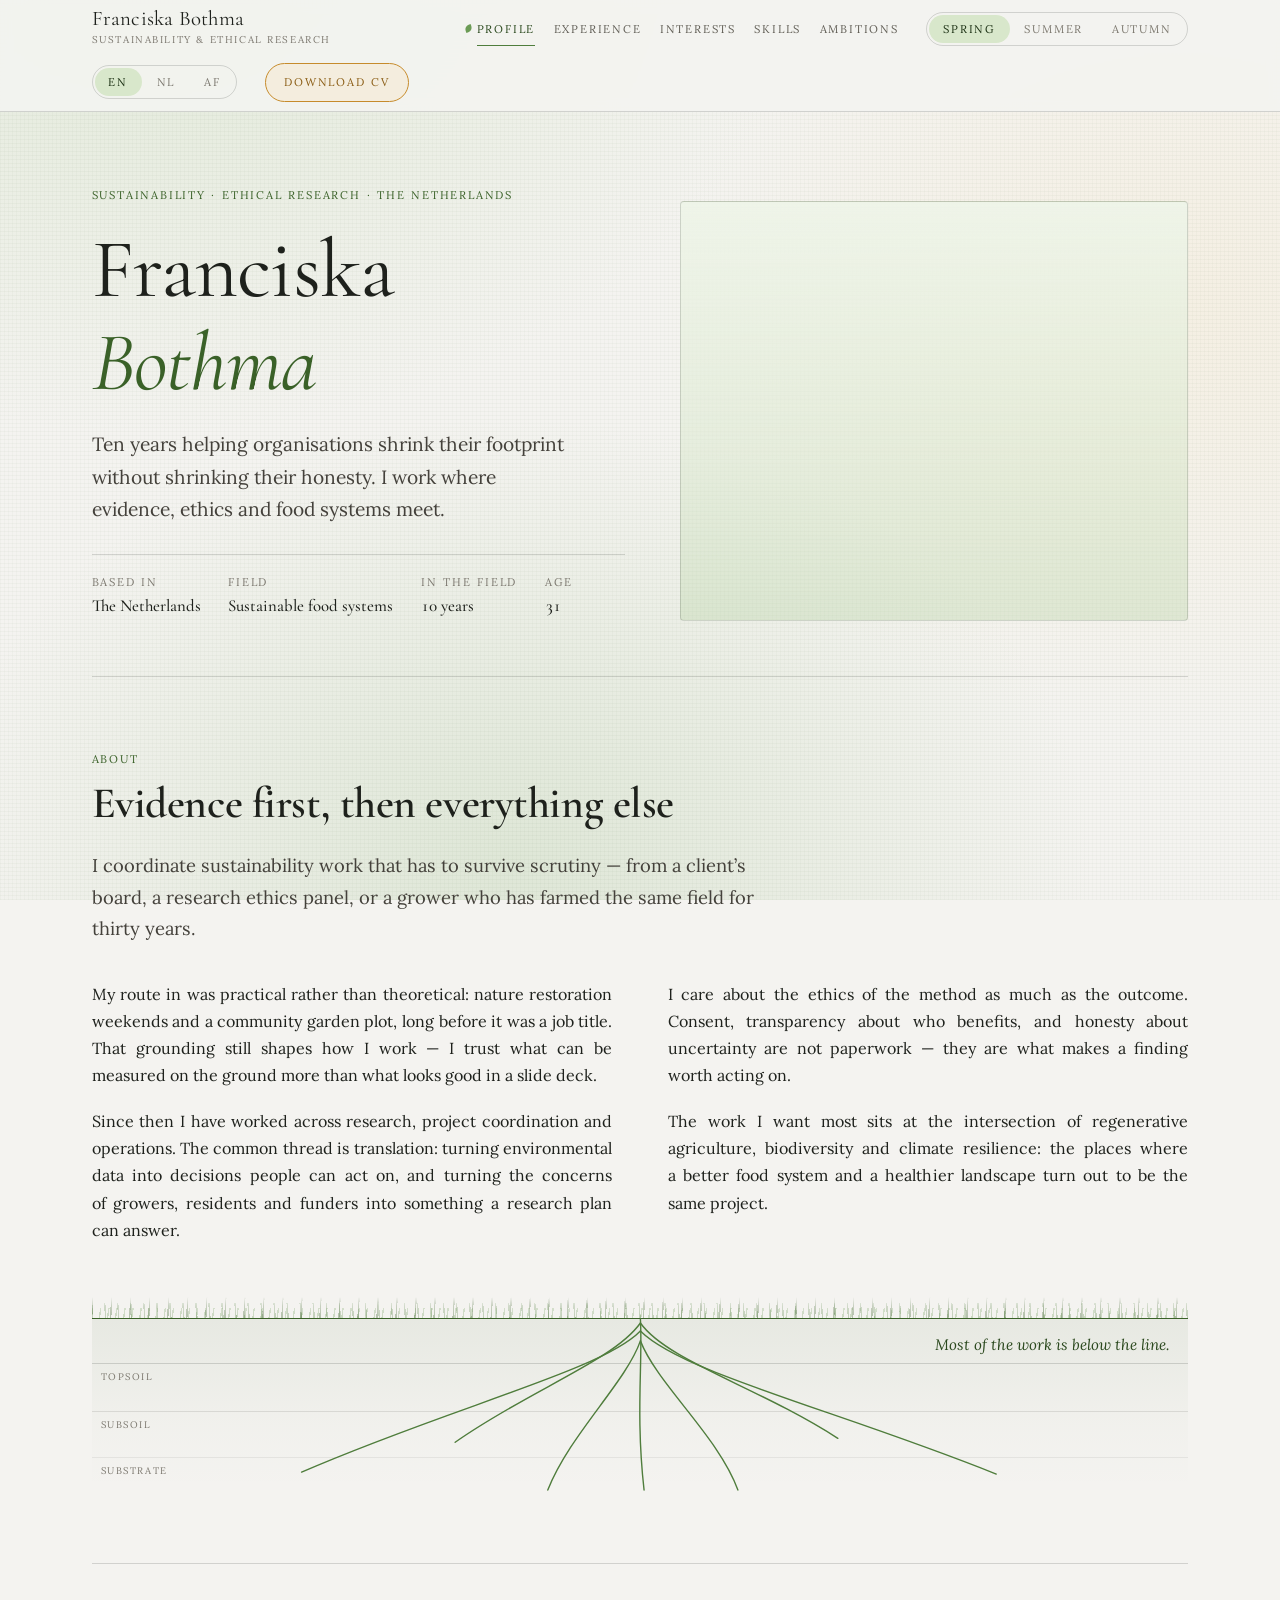
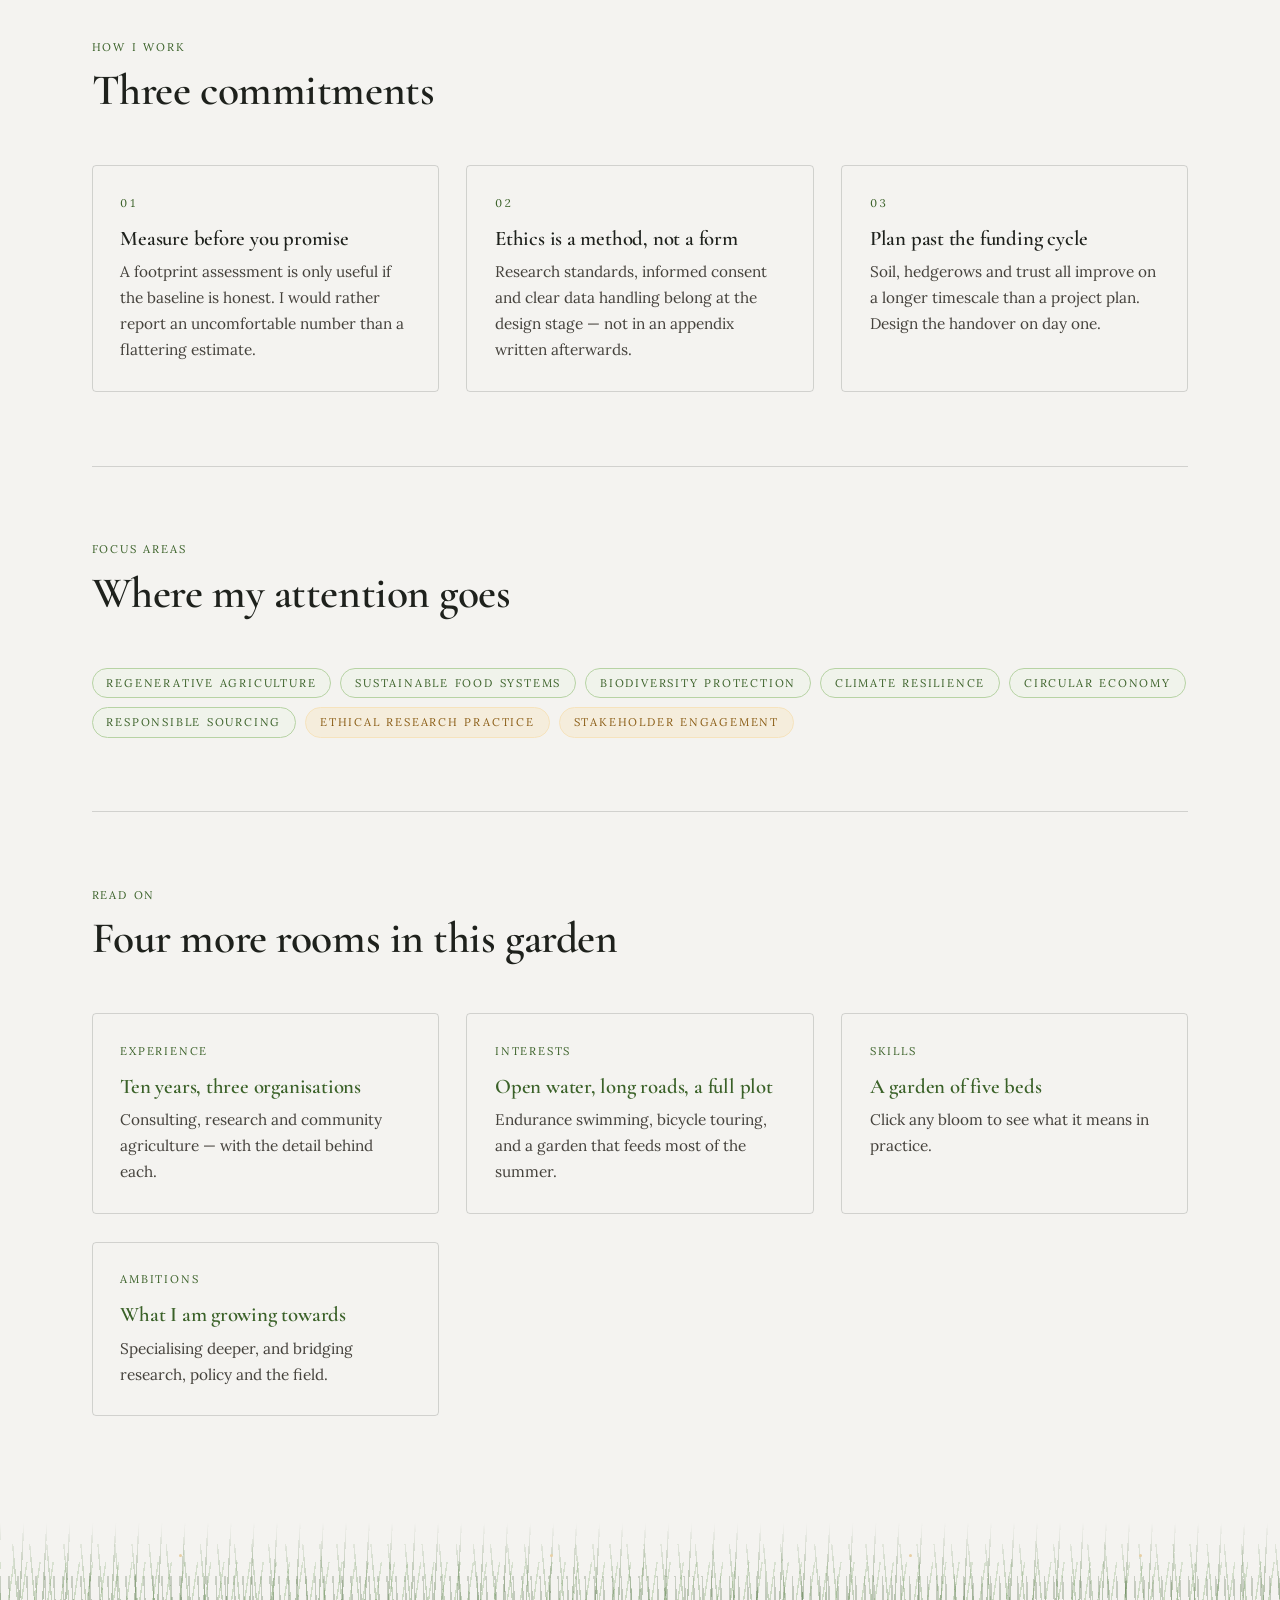
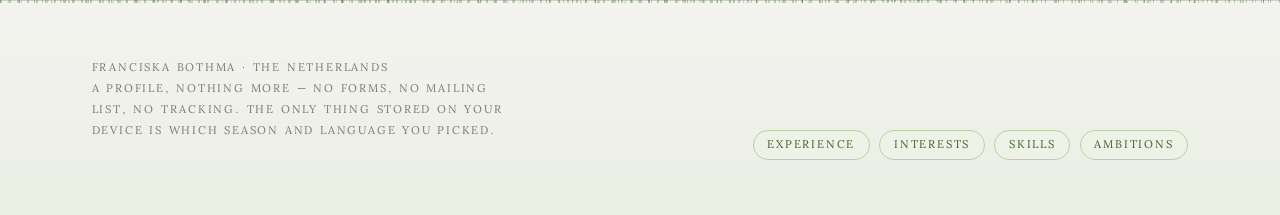
==== commit 0ae610a1: "Add multilingual CV download button to site header Recruiters can now download Franciska's resume as" ====
--- a/site/index.html
+++ b/site/index.html
@@ -44,6 +44,8 @@
         <button class="langs__opt" type="button" data-lang="nl" aria-pressed="false">NL</button>
         <button class="langs__opt" type="button" data-lang="af" aria-pressed="false">AF</button>
       </div>
+
+      <a class="resume-btn" href="assets/resume/franciska-bothma-resume-en.pdf" download="Franciska Bothma - CV (English).pdf" data-i18n="common.resumeButton" data-i18n-attrs="href:common.resumeHref;download:common.resumeFile;aria-label:common.resumeAria">Download CV</a>
     </div>
     <span class="growline" aria-hidden="true"></span>
   </header>
--- a/site/css/main.css
+++ b/site/css/main.css
@@ -1,4 +1,4 @@
-/* Franciska Bothma — online profile
+/* Franceska Bothma — online profile
    Compiled from scss/main.scss  (sass scss/main.scss css/main.css --style=expanded)
    Edit the SCSS, not this file. */
 
@@ -450,6 +450,7 @@
 
 /* ===== components ===== */
 
+
 .reveal {
   opacity: 1;
 }
@@ -466,10 +467,12 @@
   transform: none;
 }
 
+
 .js .is-visible .reveal:nth-child(2) { transition-delay: 90ms; }
 .js .is-visible .reveal:nth-child(3) { transition-delay: 180ms; }
 .js .is-visible .reveal:nth-child(4) { transition-delay: 270ms; }
 .js .is-visible .reveal:nth-child(5) { transition-delay: 360ms; }
+
 
 .cards {
   display: grid;
@@ -492,6 +495,7 @@
   transform: translateY(-3px);
 }
 
+
 .card::before {
   content: "";
   position: absolute;
@@ -530,6 +534,7 @@
   font-size: 0.96rem;
 }
 
+
 .tags {
   display: flex;
   flex-wrap: wrap;
@@ -555,6 +560,7 @@
   color: #8a5c14;
   background: rgba(246, 227, 189, 0.4);
 }
+
 
 .plate {
   padding: 13.8px;
@@ -607,6 +613,7 @@
   color: #7c786f;
 }
 
+
 .seasons {
   display: flex;
   align-items: center;
@@ -636,6 +643,7 @@
   color: #1b3013;
 }
 
+
 .langs {
   display: flex;
   align-items: center;
@@ -664,6 +672,32 @@
   background: #d8e7cb;
   color: #1b3013;
 }
+
+
+.resume-btn {
+  font-family: "Lora", Georgia, serif;
+  font-size: 0.7rem;
+  letter-spacing: 0.16em;
+  text-transform: uppercase;
+  font-feature-settings: "tnum";
+  color: #3a6128;
+  display: inline-flex;
+  align-items: center;
+  padding: 9.2px 18.4px;
+  border: 1px solid #c68b2c;
+  border-radius: 100px;
+  color: #8a5c14;
+  background: rgba(246, 227, 189, 0.35);
+  white-space: nowrap;
+  transition: background 220ms cubic-bezier(0.33, 0.1, 0.25, 1), color 220ms cubic-bezier(0.33, 0.1, 0.25, 1), border-color 220ms cubic-bezier(0.33, 0.1, 0.25, 1);
+}
+
+.resume-btn:hover {
+  background: #c68b2c;
+  border-color: #c68b2c;
+  color: #f4f3f0;
+}
+
 
 .timeline {
   position: relative;
@@ -699,6 +733,7 @@
 }
 
 .role:first-of-type { border-top: 0; padding-top: 0; }
+
 
 .role__mark {
   position: absolute;
@@ -796,6 +831,7 @@
   color: #44413b;
 }
 
+
 .role__list li::before {
   content: "";
   position: absolute;
@@ -837,6 +873,7 @@
   margin-bottom: 0;
   border-bottom: 0;
 }
+
 
 .garden {
   display: flex;
@@ -979,6 +1016,7 @@
   height: 60px;
   margin-block: 36.8px;
 }
+
 
 .rootplate {
   position: relative;
@@ -1079,6 +1117,7 @@
   .rootplate__caption { max-width: 12rem; font-size: 0.85rem; }
 }
 
+
 .interests {
   display: grid;
   grid-template-columns: repeat(auto-fit, minmax(min(19rem, 100%), 1fr));
@@ -1115,6 +1154,7 @@
   color: #44413b;
 }
 
+
 .ambitions {
   display: grid;
   grid-template-columns: repeat(auto-fit, minmax(min(17rem, 100%), 1fr));
@@ -1189,6 +1229,7 @@
   .seasons__opt { min-height: 40px; display: flex; align-items: center; }
   .langs { padding: 3px; }
   .langs__opt { min-height: 40px; display: flex; align-items: center; }
+  .resume-btn { min-height: 44px; }
   .nav-toggle { width: 2.75rem; height: 2.75rem; }
   .nav__link { min-height: 46px; display: flex; align-items: center; }
   .plant { min-height: 132px; }
@@ -1203,6 +1244,7 @@
   .brand__name { font-size: 1.15rem; }
   .seasons__opt { padding-inline: 9.2px; font-size: 0.62rem; }
   .langs__opt { padding-inline: 9.2px; font-size: 0.62rem; }
+  .resume-btn { padding-inline: 13.8px; font-size: 0.62rem; }
   .bed { padding-inline: 18.4px; }
   .plant { width: calc(50% - 9.2px); }
   .interest__text { padding: 18.4px; }
@@ -1213,6 +1255,8 @@
 }
 
 /* ===== animations ===== */
+
+
 
 @keyframes wind {
   0%, 100% { background-position: 0 100%, 0 100%, 0 100%, 0 100%; }
@@ -1329,6 +1373,8 @@
   0%   { transform: scale(0); opacity: 0; }
   100% { transform: scale(1); opacity: 1; }
 }
+
+
 
 .scene {
   position: relative;
@@ -1411,6 +1457,7 @@
     transparent 1px 22px
   );
 }
+
 
 .crops {
   position: absolute;
@@ -1471,6 +1518,7 @@
 .crop:nth-child(11) { animation-duration: 4.7s; animation-delay: -2.3s; height: 80%; }
 .crop:nth-child(12) { animation-duration: 5.1s; animation-delay: -0.6s; height: 92%; }
 
+
 .flower {
   position: absolute;
   bottom: 16%;
@@ -1514,6 +1562,7 @@
 .flower--3 { left: 62%; height: 62px; animation-delay: -1.3s; }
 .flower--4 { left: 79%; height: 48px; animation-delay: -3.1s; }
 
+
 .bee {
   position: absolute;
   width: 13px;
@@ -1554,6 +1603,7 @@
 .bee--b { top: 52%; left: 72%; animation: bee-path-b 19s ease-in-out infinite; }
 .bee--c { top: 22%; left: 46%; animation: bee-path-c 13s ease-in-out infinite; }
 
+
 .pollen {
   position: absolute;
   width: 3px;
@@ -1567,6 +1617,7 @@
 .pollen:nth-child(2) { left: 44%; bottom: 20%; animation-delay: -2.6s; }
 .pollen:nth-child(3) { left: 68%; bottom: 26%; animation-delay: -4.1s; }
 .pollen:nth-child(4) { left: 84%; bottom: 22%; animation-delay: -5.8s; }
+
 
 .petals {
   position: absolute;
@@ -1593,6 +1644,7 @@
 .petal:nth-child(6) { left: 81%; animation-duration: 10.8s; animation-delay: -5.2s; }
 .petal:nth-child(7) { left: 93%; animation-duration: 9.2s;  animation-delay: -7.5s; background: #f6e3bd; }
 
+
 .bike-track {
   position: absolute;
   left: 0;
@@ -1670,6 +1722,7 @@
   border-radius: 50%;
   border: 1.5px solid #3a6128;
 }
+
 
 .water {
   position: absolute;
@@ -1705,6 +1758,7 @@
   animation: sway-soft 2.2s ease-in-out infinite;
 }
 
+
 .pot {
   position: absolute;
   left: 50%;
@@ -1742,6 +1796,7 @@
 .steam:nth-child(2) { left: calc(50% - 2px);  animation-delay: -1.4s; }
 .steam:nth-child(3) { left: calc(50% + 14px); animation-delay: -2.5s; }
 
+
 .bird {
   position: absolute;
   top: 22%;
@@ -1754,6 +1809,7 @@
 
 .bird:nth-child(2) { top: 32%; animation-duration: 18s; animation-delay: -6s; transform: scale(0.8); }
 .bird:nth-child(3) { top: 15%; animation-duration: 21s; animation-delay: -11s; transform: scale(0.65); }
+
 
 .tree {
   position: relative;
@@ -1813,6 +1869,7 @@
 .is-visible .tree__canopy--1 { animation-delay: 1400ms; }
 .is-visible .tree__canopy--2 { animation-delay: 1600ms; }
 .is-visible .tree__canopy--3 { animation-delay: 1750ms; }
+
 
 .vine {
   display: block;
@@ -1847,11 +1904,13 @@
 .vine.is-visible circle:nth-of-type(2) { transition-delay: 1300ms; }
 .vine.is-visible circle:nth-of-type(3) { transition-delay: 1700ms; }
 
+
 .is-visible .role__mark span { animation: canopy-in 700ms cubic-bezier(0.22, 1.4, 0.36, 1) both; }
 .is-visible .role__mark span:nth-child(1) { animation-delay: 200ms; }
 .is-visible .role__mark span:nth-child(2) { animation-delay: 320ms; }
 .is-visible .role__mark span:nth-child(3) { animation-delay: 440ms; }
 .is-visible .role__mark span:nth-child(4) { animation-delay: 560ms; }
+
 
 .bed__row .plant:nth-child(1)  .plant__stalk { transition-delay: 0ms; }
 .bed__row .plant:nth-child(2)  .plant__stalk { transition-delay: 90ms; }
@@ -1872,6 +1931,7 @@
 .bed__row .plant:nth-child(8)  .plant__bloom { transition-delay: 1130ms; }
 .bed__row .plant:nth-child(9)  .plant__bloom { transition-delay: 1220ms; }
 
+
 .meadow {
   position: absolute;
   left: 0;
@@ -1909,6 +1969,7 @@
 
 .site-footer { position: relative; }
 
+
 body[data-season="summer"] .tree__canopy,
 body[data-season="summer"] .hill--far { filter: saturate(1.25) brightness(0.95); }
 body[data-season="summer"] .crop::after { background: #c68b2c; }
@@ -1922,6 +1983,7 @@
 body[data-season="autumn"] .meadow { filter: hue-rotate(-32deg) saturate(1.25); }
 body[data-season="summer"] .meadow { filter: saturate(1.2) brightness(0.94); }
 
+
 @media (prefers-reduced-motion: reduce) {
   html { scroll-behavior: auto; }
 
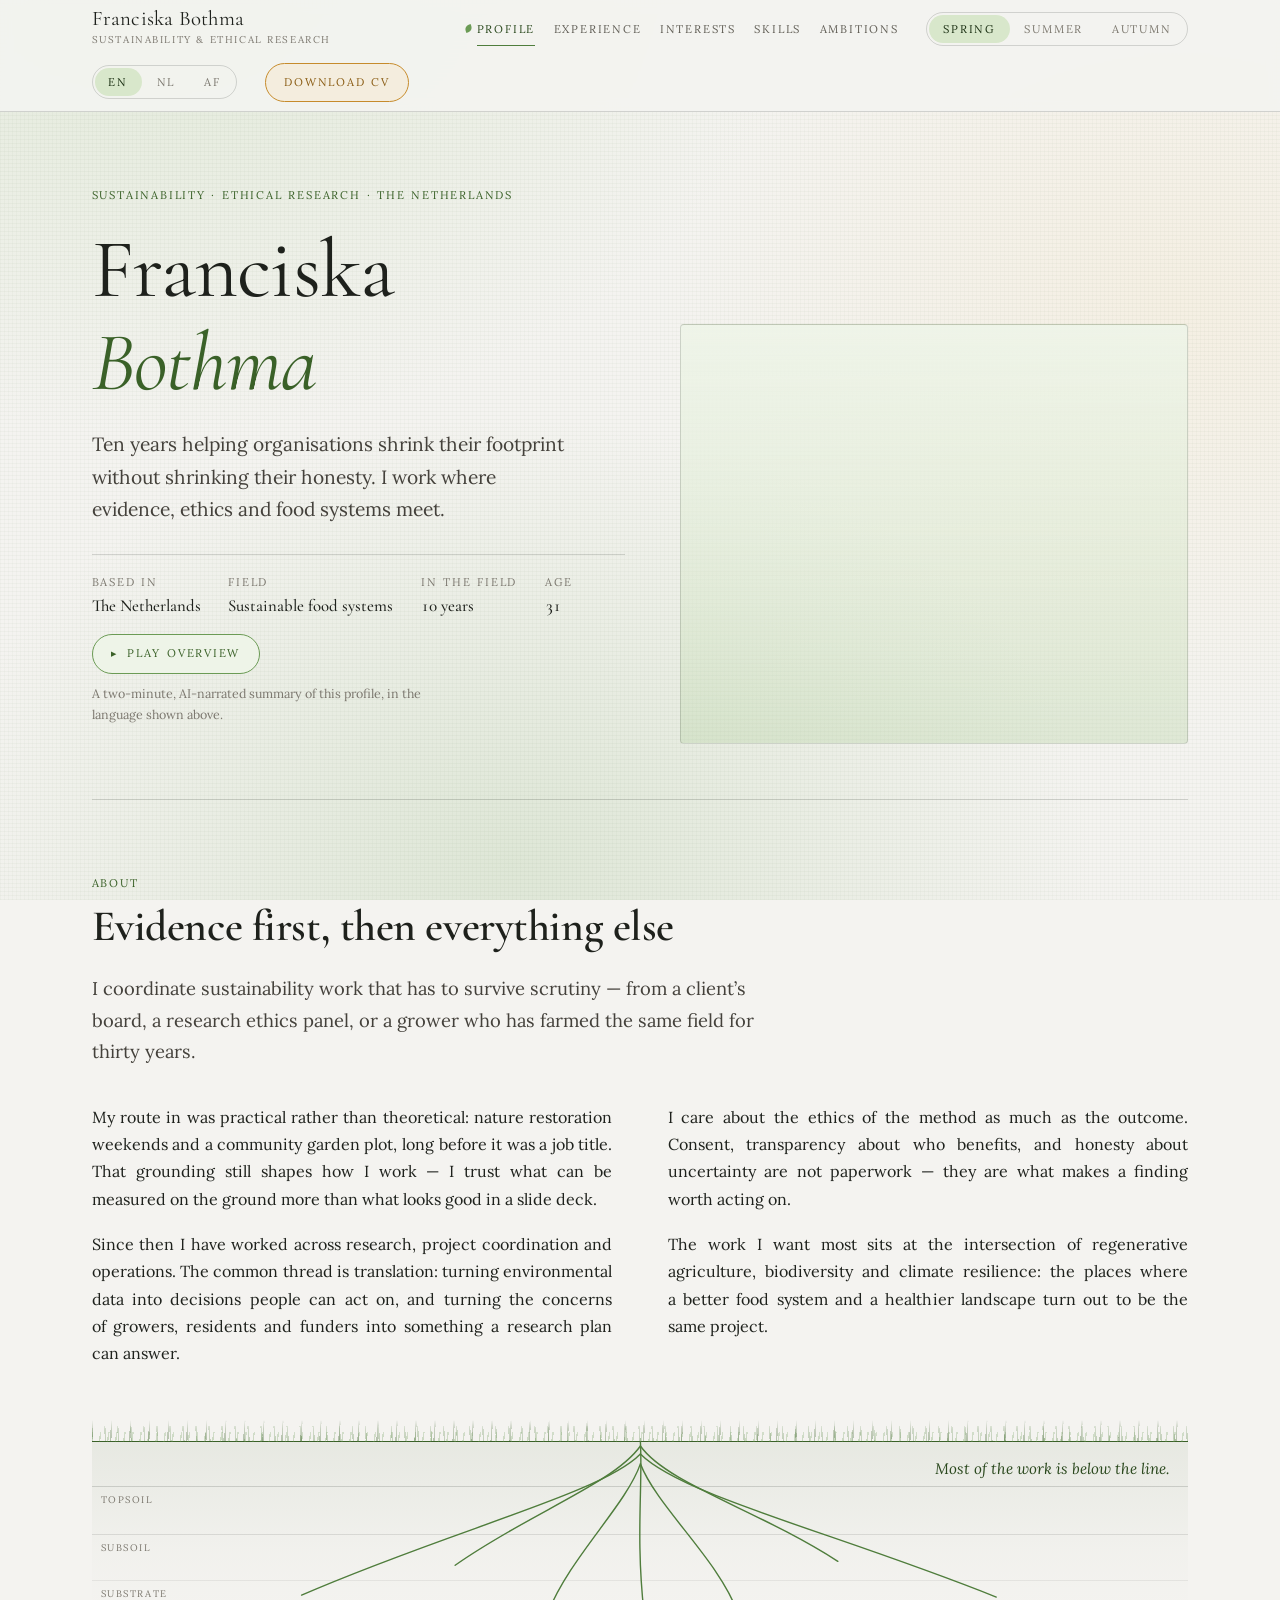
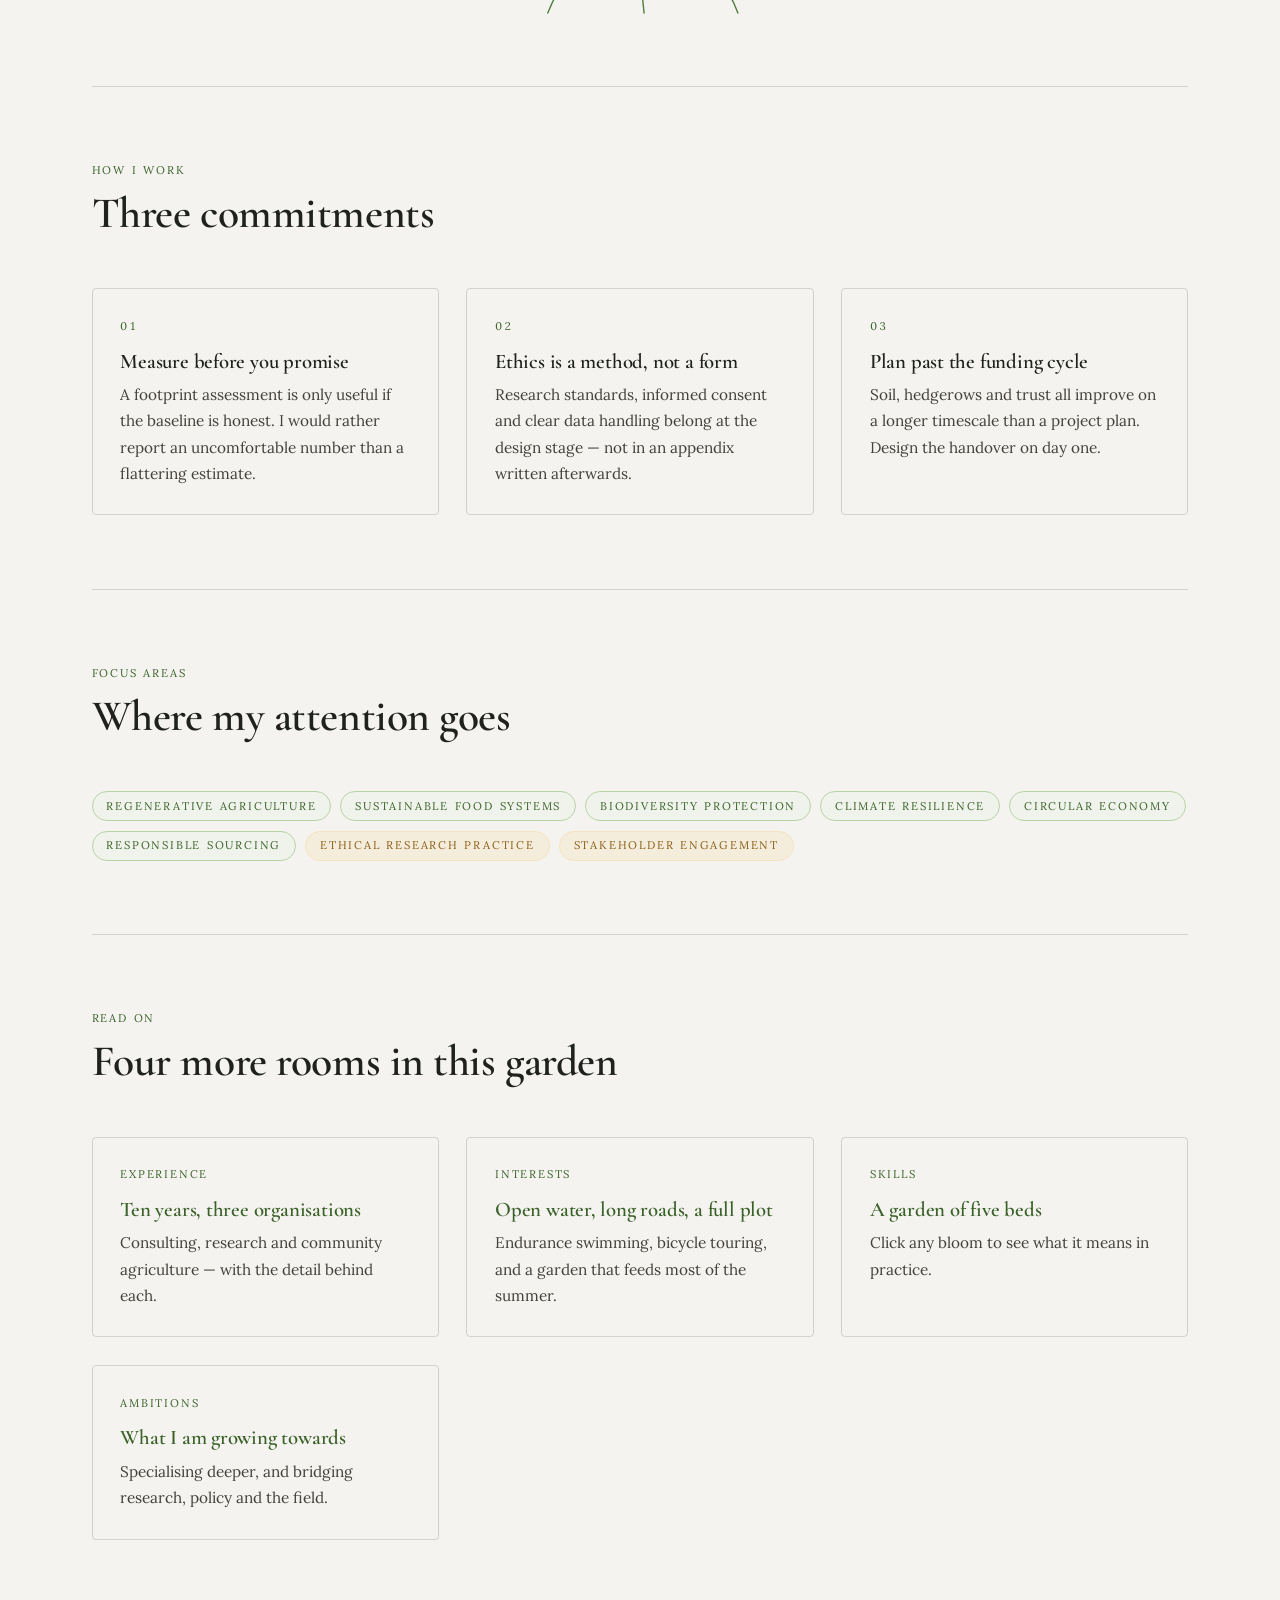
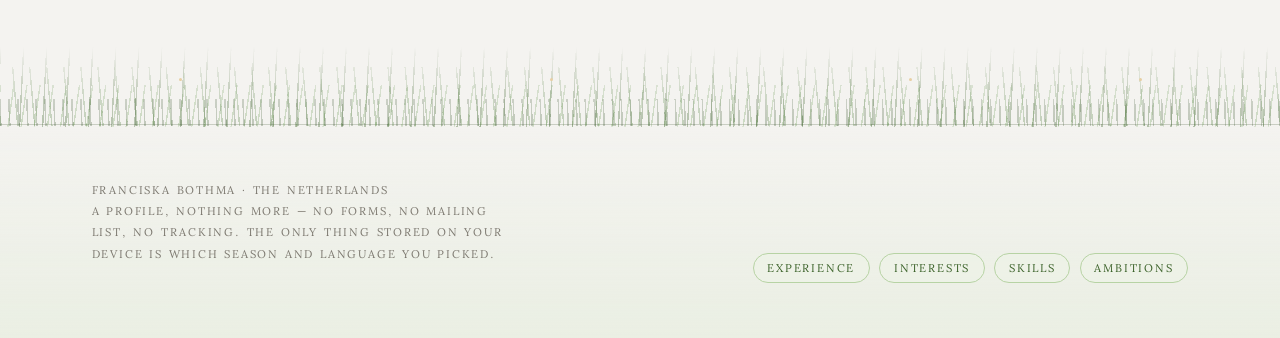
==== commit b424feed: "Add AI-narrated audio overview button to the profile hero Adds a "Play overview" control to the prof" ====
--- a/site/index.html
+++ b/site/index.html
@@ -64,6 +64,16 @@
           <span class="hero__fact"><span data-i18n="index.factFieldLabel">Field</span><strong data-i18n="index.factFieldValue">Sustainable food systems</strong></span>
           <span class="hero__fact"><span data-i18n="index.factYearsLabel">In the field</span><strong data-i18n="index.factYearsValue">10 years</strong></span>
           <span class="hero__fact"><span data-i18n="index.factAgeLabel">Age</span><strong>31</strong></span>
+        </div>
+
+        <div class="audio-overview">
+          <button class="audio-overview__btn" type="button" aria-pressed="false" data-i18n-attrs="aria-label:index.audioOverviewAria">
+            <span class="audio-overview__icon" aria-hidden="true">&#9654;</span>
+            <span class="audio-overview__label audio-overview__label--play" data-i18n="index.audioOverviewPlay">Play overview</span>
+            <span class="audio-overview__label audio-overview__label--pause" data-i18n="index.audioOverviewPause" hidden>Pause overview</span>
+          </button>
+          <p class="audio-overview__note" data-i18n="index.audioOverviewNote">A two-minute, AI-narrated summary of this profile, in the language shown above.</p>
+          <audio class="audio-overview__player" preload="none" hidden></audio>
         </div>
       </div>
 
--- a/site/css/main.css
+++ b/site/css/main.css
@@ -699,6 +699,58 @@
 }
 
 
+.audio-overview {
+  display: flex;
+  flex-wrap: wrap;
+  align-items: center;
+  gap: 9.2px 18.4px;
+  padding-top: 13.8px;
+}
+
+.audio-overview__btn {
+  font-family: "Lora", Georgia, serif;
+  font-size: 0.7rem;
+  letter-spacing: 0.16em;
+  text-transform: uppercase;
+  font-feature-settings: "tnum";
+  color: #3a6128;
+  display: inline-flex;
+  align-items: center;
+  gap: 9.2px;
+  padding: 9.2px 18.4px;
+  border: 1px solid #6b9b55;
+  border-radius: 100px;
+  color: #3a6128;
+  background: #eef4e8;
+  white-space: nowrap;
+  transition: background 220ms cubic-bezier(0.33, 0.1, 0.25, 1), color 220ms cubic-bezier(0.33, 0.1, 0.25, 1), border-color 220ms cubic-bezier(0.33, 0.1, 0.25, 1);
+}
+
+.audio-overview__btn:hover,
+.audio-overview__btn[aria-pressed="true"] {
+  background: #6b9b55;
+  border-color: #6b9b55;
+  color: #f4f3f0;
+}
+
+.audio-overview__icon {
+  font-size: 0.65em;
+  line-height: 1;
+}
+
+.audio-overview__note {
+  font-family: "Lora", Georgia, serif;
+  font-size: 0.78rem;
+  color: #7c786f;
+  max-width: 22rem;
+}
+
+.audio-overview__player {
+  flex-basis: 100%;
+  max-width: 22rem;
+}
+
+
 .timeline {
   position: relative;
   padding-left: 55.2px;
@@ -1230,6 +1282,7 @@
   .langs { padding: 3px; }
   .langs__opt { min-height: 40px; display: flex; align-items: center; }
   .resume-btn { min-height: 44px; }
+  .audio-overview__btn { min-height: 44px; }
   .nav-toggle { width: 2.75rem; height: 2.75rem; }
   .nav__link { min-height: 46px; display: flex; align-items: center; }
   .plant { min-height: 132px; }
@@ -1245,6 +1298,7 @@
   .seasons__opt { padding-inline: 9.2px; font-size: 0.62rem; }
   .langs__opt { padding-inline: 9.2px; font-size: 0.62rem; }
   .resume-btn { padding-inline: 13.8px; font-size: 0.62rem; }
+  .audio-overview__btn { padding-inline: 13.8px; font-size: 0.62rem; }
   .bed { padding-inline: 18.4px; }
   .plant { width: calc(50% - 9.2px); }
   .interest__text { padding: 18.4px; }
